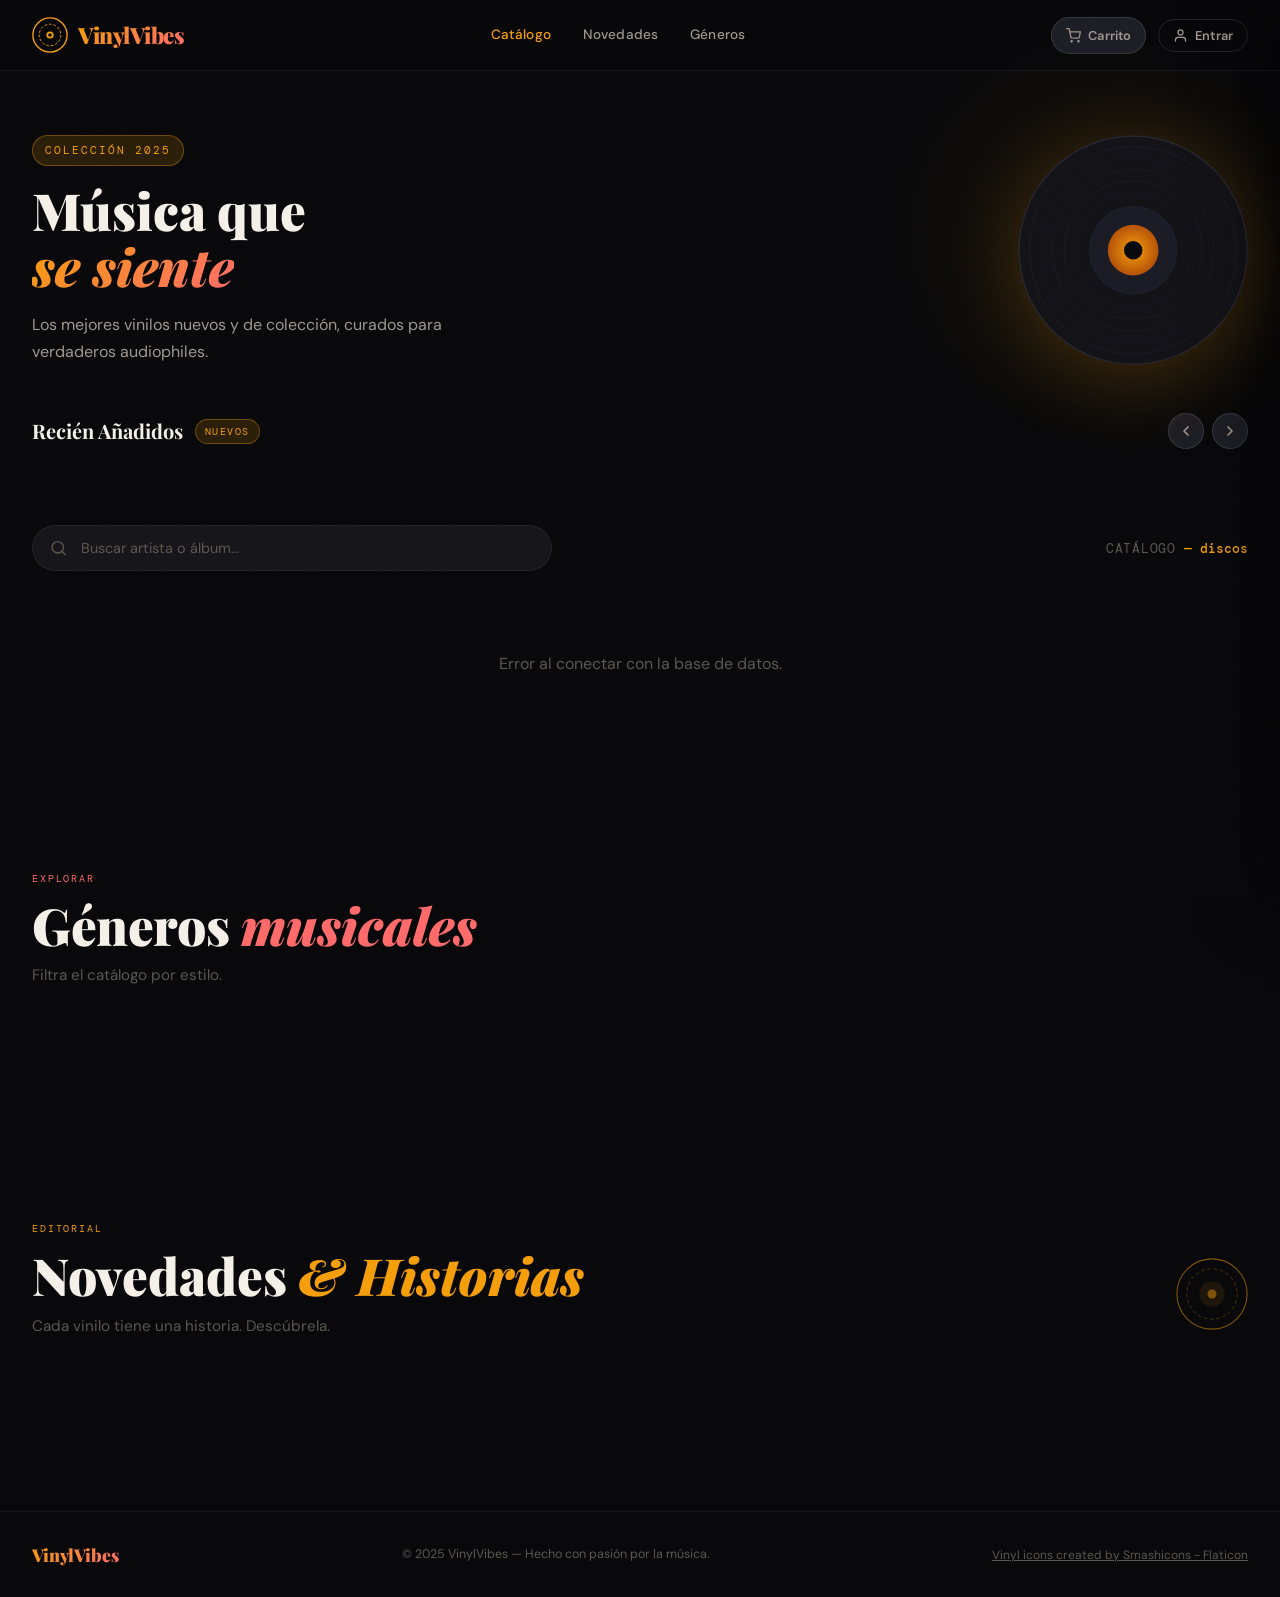
==== index.html @ 8d7548ec "Update index.html" ====
<!DOCTYPE html>
<html lang="es">
<head>
  <meta charset="UTF-8">
  <meta name="viewport" content="width=device-width, initial-scale=1.0">
  <title>VinylVibes — Premium Vinyl Store</title>
<link rel="icon" type="image/png" href="record.png">
  <link rel="preconnect" href="https://fonts.googleapis.com">
  <link rel="preconnect" href="https://fonts.gstatic.com" crossorigin>
  <link href="https://fonts.googleapis.com/css2?family=Playfair+Display:ital,wght@0,400;0,700;0,900;1,400;1,700&family=DM+Sans:wght@300;400;500;600&family=DM+Mono:wght@400;500&display=swap" rel="stylesheet">
  <link rel="stylesheet" href="style.css">
</head>
<body>

  <!-- ═══ HEADER ═══════════════════════════════════════ -->
  <header class="site-header" id="site-header">
    <div class="header-content">

      <a href="index.html" class="logo-link" aria-label="VinylVibes — Inicio">
        <div class="logo">
          <div class="logo-icon">
            <svg viewBox="0 0 40 40" fill="none" xmlns="http://www.w3.org/2000/svg" aria-hidden="true">
              <circle cx="20" cy="20" r="19" stroke="url(#g1)" stroke-width="1.5"/>
              <circle cx="20" cy="20" r="12" stroke="url(#g1)" stroke-width="1" stroke-dasharray="3 2"/>
              <circle cx="20" cy="20" r="4" fill="url(#g1)"/>
              <circle cx="20" cy="20" r="2" fill="#09090b"/>
              <defs>
                <linearGradient id="g1" x1="0" y1="0" x2="40" y2="40">
                  <stop offset="0%" stop-color="#f59e0b"/>
                  <stop offset="100%" stop-color="#ff6b6b"/>
                </linearGradient>
              </defs>
            </svg>
          </div>
          <h1>VinylVibes</h1>
        </div>
      </a>

      <nav class="header-nav" aria-label="Navegación principal">
        <a href="#" class="nav-link nav-link--active">Catálogo</a>
        <a href="#section-novedades" class="nav-link" onclick="scrollToNovedades(event)">Novedades</a>
        <a href="#section-generos" class="nav-link" onclick="scrollToGeneros(event)">Géneros</a>
      </nav>

      <div id="auth-section" class="auth-section">
        <button class="cart-btn btn-sm" onclick="toggleCarrito()" aria-label="Abrir carrito">
          <svg width="15" height="15" viewBox="0 0 24 24" fill="none" stroke="currentColor" stroke-width="2" stroke-linecap="round" stroke-linejoin="round" aria-hidden="true"><circle cx="9" cy="21" r="1"/><circle cx="20" cy="21" r="1"/><path d="M1 1h4l2.68 13.39a2 2 0 0 0 2 1.61h9.72a2 2 0 0 0 2-1.61L23 6H6"/></svg>
          Carrito
          <span class="cart-badge" id="carrito-count">0</span>
        </button>
        <button class="btn-ghost btn-sm" onclick="window.location.href='login.html'">
          <svg width="15" height="15" viewBox="0 0 24 24" fill="none" stroke="currentColor" stroke-width="2" stroke-linecap="round" stroke-linejoin="round" aria-hidden="true"><path d="M20 21v-2a4 4 0 0 0-4-4H8a4 4 0 0 0-4 4v2"/><circle cx="12" cy="7" r="4"/></svg>
          Entrar
        </button>
      </div>

    </div>
  </header>

  <!-- ═══ HERO ══════════════════════════════════════════ -->
  <section class="hero-strip" aria-label="Presentación">
    <div class="hero-strip__inner">
      <span class="hero-eyebrow">Colección 2025</span>
      <h2 class="hero-title">Música que<br><em>se siente</em></h2>
      <p class="hero-sub">Los mejores vinilos nuevos y de colección, curados para verdaderos audiophiles.</p>
    </div>
    <div class="hero-visual" aria-hidden="true">
      <div class="vinyl-spin">
        <svg viewBox="0 0 200 200" xmlns="http://www.w3.org/2000/svg">
          <defs>
            <radialGradient id="heroGrad" cx="50%" cy="50%" r="50%">
              <stop offset="0%" stop-color="#f59e0b"/>
              <stop offset="100%" stop-color="#b45309"/>
            </radialGradient>
          </defs>
          <circle cx="100" cy="100" r="99" fill="#141418" stroke="#2a2a35" stroke-width="1"/>
          <circle cx="100" cy="100" r="90" fill="none" stroke="#1e1e28" stroke-width="0.6"/>
          <circle cx="100" cy="100" r="80" fill="none" stroke="#1a1a23" stroke-width="0.6"/>
          <circle cx="100" cy="100" r="70" fill="none" stroke="#1c1c25" stroke-width="0.6"/>
          <circle cx="100" cy="100" r="60" fill="none" stroke="#1e1e27" stroke-width="0.6"/>
          <circle cx="100" cy="100" r="50" fill="none" stroke="#1a1a24" stroke-width="0.6"/>
          <circle cx="100" cy="100" r="38" fill="#1c1c27" stroke="#28283a" stroke-width="0.5"/>
          <circle cx="100" cy="100" r="22" fill="url(#heroGrad)"/>
          <circle cx="100" cy="100" r="8" fill="#09090b"/>
        </svg>
      </div>
    </div>
  </section>

  <!-- ═══ CARRUSEL NOVEDADES ═══════════════════════════ -->
  <section class="carrusel-section" aria-label="Discos añadidos recientemente">
    <div class="carrusel-header">
      <div class="carrusel-title">
        <h2>Recién Añadidos</h2>
        <span class="carrusel-eyebrow">Nuevos</span>
      </div>
      <div class="carrusel-nav">
        <button class="carrusel-btn" id="carrusel-prev" aria-label="Anterior" onclick="moverCarrusel(-1)">
          <svg width="16" height="16" viewBox="0 0 24 24" fill="none" stroke="currentColor" stroke-width="2.5" stroke-linecap="round" stroke-linejoin="round"><polyline points="15 18 9 12 15 6"/></svg>
        </button>
        <button class="carrusel-btn" id="carrusel-next" aria-label="Siguiente" onclick="moverCarrusel(1)">
          <svg width="16" height="16" viewBox="0 0 24 24" fill="none" stroke="currentColor" stroke-width="2.5" stroke-linecap="round" stroke-linejoin="round"><polyline points="9 18 15 12 9 6"/></svg>
        </button>
      </div>
    </div>
    <div class="carrusel-viewport">
      <div class="carrusel-track" id="carrusel-track"></div>
    </div>
  </section>

  <!-- ═══ TOOLBAR ═══════════════════════════════════════ -->
  <div class="toolbar" role="search">
    <div class="search-container">
      <svg class="search-icon" width="17" height="17" viewBox="0 0 24 24" fill="none" stroke="currentColor" stroke-width="2" stroke-linecap="round" stroke-linejoin="round" aria-hidden="true"><circle cx="11" cy="11" r="8"/><path d="m21 21-4.35-4.35"/></svg>
      <input type="search" id="input-busqueda" placeholder="Buscar artista o álbum…" autocomplete="off" aria-label="Buscar en el catálogo">
    </div>
    <div class="toolbar-meta" aria-live="polite">
      <span class="catalog-label">Catálogo</span>
      <span class="catalog-count" id="catalog-count">— discos</span>
    </div>
  </div>

  <!-- ═══ CATALOG GRID ═══════════════════════════════════ -->
  <main class="main-container">
    <section id="contenedor-discos" class="grid-discos" aria-label="Catálogo de vinilos" aria-live="polite">
      <div class="disco-card disco-card--skeleton" aria-hidden="true"></div>
      <div class="disco-card disco-card--skeleton" aria-hidden="true"></div>
      <div class="disco-card disco-card--skeleton" aria-hidden="true"></div>
      <div class="disco-card disco-card--skeleton" aria-hidden="true"></div>
      <div class="disco-card disco-card--skeleton" aria-hidden="true"></div>
      <div class="disco-card disco-card--skeleton" aria-hidden="true"></div>
    </section>
  </main>

  <!-- ═══ SECCIÓN GÉNEROS ════════════════════════════════ -->
  <section id="section-generos" aria-label="Géneros musicales">
    <div class="generos-header">
      <div>
        <span class="generos-eyebrow">Explorar</span>
        <h2 class="generos-titulo">Géneros <em>musicales</em></h2>
        <p class="generos-sub">Filtra el catálogo por estilo.</p>
      </div>
    </div>
    <div class="generos-filtros" id="generos-filtros"></div>
    <div id="generos-grid" class="generos-grid"></div>
  </section>

  <!-- ═══ SECCIÓN NOVEDADES & STORYTELLING ════════════════ -->
  <section id="section-novedades" aria-label="Novedades y curiosidades">
    <div class="novedades-header">
      <div class="novedades-header__text">
        <span class="novedades-eyebrow">Editorial</span>
        <h2 class="novedades-titulo">Novedades <em>&amp; Historias</em></h2>
        <p class="novedades-sub">Cada vinilo tiene una historia. Descúbrela.</p>
      </div>
      <div class="novedades-header__deco" aria-hidden="true">
        <svg viewBox="0 0 80 80" xmlns="http://www.w3.org/2000/svg">
          <circle cx="40" cy="40" r="39" fill="none" stroke="url(#novGrad)" stroke-width="1.2"/>
          <circle cx="40" cy="40" r="28" fill="none" stroke="url(#novGrad)" stroke-width="0.6" stroke-dasharray="4 3"/>
          <circle cx="40" cy="40" r="14" fill="url(#novGrad)" opacity="0.18"/>
          <circle cx="40" cy="40" r="5"  fill="url(#novGrad)"/>
          <defs>
            <linearGradient id="novGrad" x1="0" y1="0" x2="80" y2="80">
              <stop offset="0%" stop-color="#f59e0b"/>
              <stop offset="100%" stop-color="#ff6b6b"/>
            </linearGradient>
          </defs>
        </svg>
      </div>
    </div>

    <!-- Grid de discos — renderizado por JS con abrirModalStorytelling -->
    <div id="novedades-grid" class="novedades-grid" aria-live="polite">
      <!-- Cards insertadas por renderizarNovedades() -->
    </div>
  </section>

  <!-- ═══ FOOTER ════════════════════════════════════════ -->
  <footer class="site-footer">
    <div class="footer-inner">
      <span class="footer-logo">VinylVibes</span>
      <p class="footer-copy">© 2025 VinylVibes — Hecho con pasión por la música.</p>
<p class="footer-copy" style="font-size:0.75rem; margin-top:4px;">
  <a href="https://www.flaticon.com/free-icons/vinyl" title="vinyl icons" style="color:var(--text-muted);">
    Vinyl icons created by Smashicons - Flaticon
  </a>
</p>
    </div>
  </footer>

  <!-- ═══ MODAL EDICIÓN (Admin) ════════════════════════ -->
  <div id="modal-edicion" class="modal" role="dialog" aria-modal="true" aria-labelledby="modal-title" style="display: none;">
    <div class="modal-backdrop" onclick="cerrarModal()" aria-hidden="true"></div>
    <div class="modal-content">
      <div class="modal-header">
        <div class="modal-header-icon" aria-hidden="true">
          <svg width="18" height="18" viewBox="0 0 24 24" fill="none" stroke="currentColor" stroke-width="2" stroke-linecap="round" stroke-linejoin="round"><path d="M11 4H4a2 2 0 0 0-2 2v14a2 2 0 0 0 2 2h14a2 2 0 0 0 2-2v-7"/><path d="M18.5 2.5a2.121 2.121 0 0 1 3 3L12 15l-4 1 1-4 9.5-9.5z"/></svg>
        </div>
        <div>
          <h3 id="modal-title">Editar Disco</h3>
          <p class="modal-subtitle">Actualiza los datos del álbum.</p>
        </div>
        <button class="modal-close" onclick="cerrarModal()" aria-label="Cerrar">
          <svg width="18" height="18" viewBox="0 0 24 24" fill="none" stroke="currentColor" stroke-width="2" stroke-linecap="round" stroke-linejoin="round"><line x1="18" y1="6" x2="6" y2="18"/><line x1="6" y1="6" x2="18" y2="18"/></svg>
        </button>
      </div>
      <form id="form-editar" class="modal-form" novalidate>
        <input type="hidden" id="edit-id">
        <div class="form-grid form-grid--two">
          <div class="input-group">
            <label for="edit-titulo">Título del Álbum</label>
            <input type="text" id="edit-titulo" placeholder="Ej: Dark Side of the Moon" required>
          </div>
          <div class="input-group">
            <label for="edit-artista">Artista / Banda</label>
            <input type="text" id="edit-artista" placeholder="Ej: Pink Floyd" required>
          </div>
        </div>
        <div class="form-grid form-grid--two">
          <div class="input-group">
            <label for="edit-precio">Precio <span class="label-tag">USD</span></label>
            <input type="number" id="edit-precio" step="0.01" min="0" placeholder="0.00" required>
          </div>
          <div class="input-group">
            <label for="edit-stock">Stock <span class="label-tag">unidades</span></label>
            <input type="number" id="edit-stock" min="0" placeholder="0" required>
          </div>
        </div>
        <div class="input-group">
          <label for="edit-imagen">URL de la Portada</label>
          <input type="url" id="edit-imagen" placeholder="https://…">
        </div>
        <div class="form-grid form-grid--two">
          <div class="input-group">
            <label for="edit-anio">Año <span class="label-tag">opcional</span></label>
            <input type="number" id="edit-anio" min="1900" max="2099" placeholder="Ej: 1979">
          </div>
          <div class="input-group">
            <label for="edit-genero">Género <span class="label-tag">opcional</span></label>
            <input type="text" id="edit-genero" placeholder="Ej: Rock, Jazz, Pop…">
          </div>
        </div>
        <div class="input-group">
          <label for="edit-historia">Historia del álbum <span class="label-tag">opcional</span></label>
          <textarea id="edit-historia" rows="5" placeholder="Escribe curiosidades, contexto histórico o la historia detrás de este álbum…" style="resize:vertical; min-height:100px;"></textarea>
        </div>
        <div class="modal-botones">
          <button type="button" class="btn-cancel" onclick="cerrarModal()">Cancelar</button>
          <button type="submit" class="btn-save">
            <svg width="15" height="15" viewBox="0 0 24 24" fill="none" stroke="currentColor" stroke-width="2.5" stroke-linecap="round" stroke-linejoin="round"><polyline points="20 6 9 17 4 12"/></svg>
            Guardar Cambios
          </button>
        </div>
      </form>
    </div>
  </div>

  <!-- ═══ MODAL DETALLE ════════════════════════════════ -->
  <div id="modal-detalle" role="dialog" aria-modal="true" aria-labelledby="detalle-titulo">
    <div class="modal-detalle__content">

      <!-- COLUMNA IZQUIERDA: portada grande + video -->
      <div class="modal-detalle__cover">
        <img id="detalle-imagen" src="" alt="">
        <div class="modal-detalle__cover-overlay"></div>
        <button class="modal-detalle__close" onclick="cerrarModalDetalle()" aria-label="Cerrar">
          <svg width="16" height="16" viewBox="0 0 24 24" fill="none" stroke="currentColor" stroke-width="2.5" stroke-linecap="round" stroke-linejoin="round"><line x1="18" y1="6" x2="6" y2="18"/><line x1="6" y1="6" x2="18" y2="18"/></svg>
        </button>

        <!-- Contenedor del video de YouTube — siempre visible -->
        <div class="modal-detalle__video" id="detalle-video-container">

          <div class="modal-detalle__video-label">
            <svg width="11" height="11" viewBox="0 0 24 24" fill="currentColor" aria-hidden="true"><path d="M8 5v14l11-7z"/></svg>
            <span id="detalle-video-label-txt">Escucha el álbum</span>
          </div>

          <!-- Estado: sin video — input para pegar URL -->
          <div class="video-placeholder" id="detalle-video-placeholder">
            <div class="video-placeholder__icon" aria-hidden="true">
              <svg width="28" height="28" viewBox="0 0 24 24" fill="none" stroke="currentColor" stroke-width="1.4" stroke-linecap="round" stroke-linejoin="round"><rect x="2" y="7" width="20" height="15" rx="2"/><path d="M16 3 8 3"/><polygon points="10 12 16 14.5 10 17" fill="currentColor" stroke="none"/></svg>
            </div>
            <p class="video-placeholder__hint">Añade un video de YouTube a este álbum</p>
            <div class="video-url-input-wrap">
              <input
                type="url"
                id="detalle-video-url"
                placeholder="https://youtube.com/watch?v=…"
                autocomplete="off"
                spellcheck="false"
                aria-label="URL de YouTube"
              >
              <button class="video-url-btn" onclick="cargarVideoUrl()" aria-label="Añadir video">
                <svg width="13" height="13" viewBox="0 0 24 24" fill="none" stroke="currentColor" stroke-width="2.5" stroke-linecap="round" stroke-linejoin="round"><line x1="12" y1="5" x2="12" y2="19"/><line x1="5" y1="12" x2="19" y2="12"/></svg>
                Añadir video
              </button>
            </div>
          </div>

          <!-- Estado: con video — iframe de YouTube -->
          <div class="modal-detalle__video-wrapper" id="detalle-video-wrapper" style="display:none;">
            <iframe
              id="detalle-video-iframe"
              src=""
              title="YouTube video player"
              frameborder="0"
              allow="accelerometer; autoplay; clipboard-write; encrypted-media; gyroscope; picture-in-picture"
              allowfullscreen
            ></iframe>
          </div>

          <!-- Botón para quitar el video cargado -->
          <button class="video-clear-btn" id="detalle-video-clear" style="display:none;" onclick="limpiarVideoModal()">
            <svg width="11" height="11" viewBox="0 0 24 24" fill="none" stroke="currentColor" stroke-width="2.5" stroke-linecap="round" stroke-linejoin="round"><line x1="18" y1="6" x2="6" y2="18"/><line x1="6" y1="6" x2="18" y2="18"/></svg>
            Quitar video
          </button>

        </div>
      </div>

      <!-- COLUMNA DERECHA: info + storytelling + acciones -->
      <div class="modal-detalle__body">
        <span class="modal-detalle__tag">Álbum de Vinilo · 12"</span>
        <h2 class="modal-detalle__titulo" id="detalle-titulo">—</h2>
        <p class="modal-detalle__artista" id="detalle-artista">—</p>
        <!-- Género del disco -->
        <div style="text-align:center; margin-bottom:18px;">
          <span class="modal-detalle__genero" id="detalle-genero" style="display:none; margin-bottom:0;"></span>
        </div>

        <!-- Historia / descripción del disco -->
        <div class="modal-detalle__story" id="detalle-story-container" style="display:none;">
          <blockquote id="detalle-story-texto"></blockquote>
          <!-- Textarea de edición (solo visible para admin) -->
          <div class="detalle-historia-edit" id="detalle-historia-edit" style="display:none;">
            <textarea id="detalle-historia-textarea" rows="6" placeholder="Escribe la historia o curiosidades de este álbum…"></textarea>
            <button class="detalle-historia-save" onclick="guardarHistoriaDesdeModal()">
              <svg width="13" height="13" viewBox="0 0 24 24" fill="none" stroke="currentColor" stroke-width="2.5" stroke-linecap="round" stroke-linejoin="round"><polyline points="20 6 9 17 4 12"/></svg>
              Guardar historia
            </button>
          </div>
        </div>

        <div class="modal-detalle__meta" id="detalle-meta-bloque">
          <div class="meta-item">
            <span class="meta-item__label">Precio</span>
            <span class="meta-item__value meta-item__value--price" id="detalle-precio">—</span>
          </div>
          <div class="meta-item">
            <span class="meta-item__label">Stock</span>
            <span class="meta-item__value" id="detalle-stock">—</span>
          </div>
          <div class="meta-item">
            <span class="meta-item__label">Formato</span>
            <span class="meta-item__value">Vinilo 12"</span>
          </div>
          <div class="meta-item">
            <span class="meta-item__label">Disponibilidad</span>
            <span class="meta-item__value" id="detalle-estado">—</span>
          </div>
        </div>

        <!-- También te recomendamos (3 discos, generado por JS) -->
        <div class="modal-detalle__recomendados" id="detalle-recomendados">
          <span class="recomendados__label">También te recomendamos</span>
          <div class="recomendados__lista" id="recomendados-lista">
            <!-- Cards insertadas por renderizarRecomendados() -->
          </div>
        </div>

        <div class="modal-detalle__acciones" id="detalle-acciones-bloque">
          <button class="btn-carrito" id="detalle-btn-carrito" onclick="agregarAlCarritoDesdeModal()">
            <svg width="15" height="15" viewBox="0 0 24 24" fill="none" stroke="currentColor" stroke-width="2" stroke-linecap="round" stroke-linejoin="round"><circle cx="9" cy="21" r="1"/><circle cx="20" cy="21" r="1"/><path d="M1 1h4l2.68 13.39a2 2 0 0 0 2 1.61h9.72a2 2 0 0 0 2-1.61L23 6H6"/></svg>
            Al Carrito
          </button>
          <button id="detalle-btn-comprar" onclick="comprarDesdeModal()">
            <svg width="15" height="15" viewBox="0 0 24 24" fill="none" stroke="currentColor" stroke-width="2" stroke-linecap="round" stroke-linejoin="round"><polyline points="20 6 9 17 4 12"/></svg>
            Comprar Ahora
          </button>
        </div>
      </div>

    </div>
  </div>

  <!-- ═══ CART OVERLAY + PANEL ══════════════════════════ -->
  <div class="cart-overlay" id="cart-overlay" onclick="toggleCarrito()"></div>

  <aside class="cart-panel" id="cart-panel" aria-label="Carrito de compras">
    <div class="cart-panel__header">
      <h3>
        <svg width="16" height="16" viewBox="0 0 24 24" fill="none" stroke="currentColor" stroke-width="2" stroke-linecap="round" stroke-linejoin="round" aria-hidden="true"><circle cx="9" cy="21" r="1"/><circle cx="20" cy="21" r="1"/><path d="M1 1h4l2.68 13.39a2 2 0 0 0 2 1.61h9.72a2 2 0 0 0 2-1.61L23 6H6"/></svg>
        Mi Carrito
      </h3>
      <button class="cart-close" onclick="toggleCarrito()" aria-label="Cerrar carrito">
        <svg width="18" height="18" viewBox="0 0 24 24" fill="none" stroke="currentColor" stroke-width="2" stroke-linecap="round" stroke-linejoin="round"><line x1="18" y1="6" x2="6" y2="18"/><line x1="6" y1="6" x2="18" y2="18"/></svg>
      </button>
    </div>

    <div class="cart-panel__items" id="carrito-items">
      <div class="cart-empty-msg">
        <svg width="40" height="40" viewBox="0 0 24 24" fill="none" stroke="currentColor" stroke-width="1.5" stroke-linecap="round" stroke-linejoin="round" style="display:block; margin:0 auto 10px; opacity:0.3;"><circle cx="9" cy="21" r="1"/><circle cx="20" cy="21" r="1"/><path d="M1 1h4l2.68 13.39a2 2 0 0 0 2 1.61h9.72a2 2 0 0 0 2-1.61L23 6H6"/></svg>
        <p>Tu carrito está vacío.</p>
        <p style="margin-top:4px; font-size:0.78rem; color: var(--text-muted);">Agrega vinilos para empezar.</p>
      </div>
    </div>

    <div class="cart-panel__footer">
      <div class="cart-total-row">
        <span class="cart-total-label">Total</span>
        <span class="cart-total-amount" id="carrito-total">$0.00</span>
      </div>
      <button class="cart-checkout-btn" onclick="abrirCheckoutDesdeCarrito()">
        Proceder al Pago →
      </button>
      <button class="cart-clear-btn" onclick="vaciarCarrito()">Vaciar carrito</button>
    </div>
  </aside>

  <!-- ═══ MODAL ENVÍO ═══════════════════════════════════ -->
  <div id="modal-envio" role="dialog" aria-modal="true" aria-labelledby="envio-titulo">
    <div class="modal-envio__backdrop" onclick="cerrarModalEnvio()"></div>
    <div class="modal-envio__content">
      <div class="modal-envio__header">
        <div class="modal-envio__header-icon" aria-hidden="true">
          <svg width="18" height="18" viewBox="0 0 24 24" fill="none" stroke="currentColor" stroke-width="2" stroke-linecap="round" stroke-linejoin="round"><path d="M5 12H3l9-9 9 9h-2"/><path d="M5 12v7a2 2 0 0 0 2 2h10a2 2 0 0 0 2-2v-7"/><path d="M9 21v-6a2 2 0 0 1 2-2h2a2 2 0 0 1 2 2v6"/></svg>
        </div>
        <div>
          <h3 id="envio-titulo">Datos de Envío</h3>
          <p class="modal-envio__subtitle" id="envio-subtitulo">—</p>
        </div>
        <button class="modal-envio__close" onclick="cerrarModalEnvio()" aria-label="Cerrar">
          <svg width="18" height="18" viewBox="0 0 24 24" fill="none" stroke="currentColor" stroke-width="2" stroke-linecap="round" stroke-linejoin="round"><line x1="18" y1="6" x2="6" y2="18"/><line x1="6" y1="6" x2="18" y2="18"/></svg>
        </button>
      </div>

      <form id="form-envio" class="modal-envio__form" novalidate autocomplete="off">
        <div class="modal-envio__fields">
          <div class="input-group">
            <label for="envio-nombre">Nombre del receptor <span class="label-tag">requerido</span></label>
            <input type="text" id="envio-nombre" placeholder="Nombre completo de quien recibe" maxlength="120" autocomplete="name">
          </div>
          <div class="modal-envio__row modal-envio__row--3">
            <div class="input-group" style="grid-column: 1 / span 2;">
              <label for="envio-calle">Calle <span class="label-tag">requerido</span></label>
              <input type="text" id="envio-calle" placeholder="Nombre de la calle" maxlength="200" autocomplete="street-address">
            </div>
            <div class="input-group">
              <label for="envio-num-ext">Núm. Ext. <span class="label-tag">requerido</span></label>
              <input type="text" id="envio-num-ext" placeholder="Ej: 42" maxlength="20">
            </div>
            <div class="input-group">
              <label for="envio-num-int">Núm. Int. <span class="label-tag">opcional</span></label>
              <input type="text" id="envio-num-int" placeholder="Ej: 3B" maxlength="20">
            </div>
          </div>
          <div class="modal-envio__row">
            <div class="input-group">
              <label for="envio-colonia">Colonia <span class="label-tag">requerido</span></label>
              <input type="text" id="envio-colonia" placeholder="Nombre de la colonia" maxlength="100">
            </div>
            <div class="input-group">
              <label for="envio-cp">Código Postal <span class="label-tag">requerido</span></label>
              <input type="text" id="envio-cp" placeholder="Ej: 06600" maxlength="10" inputmode="numeric">
            </div>
          </div>
          <div class="modal-envio__row">
            <div class="input-group">
              <label for="envio-ciudad">Ciudad <span class="label-tag">requerido</span></label>
              <input type="text" id="envio-ciudad" placeholder="Ej: Ciudad de México" maxlength="100" autocomplete="address-level2">
            </div>
            <div class="input-group">
              <label for="envio-estado">Estado <span class="label-tag">requerido</span></label>
              <input type="text" id="envio-estado" placeholder="Ej: CDMX" maxlength="100" autocomplete="address-level1">
            </div>
          </div>
          <div class="input-group">
            <label for="envio-referencias">Referencias <span class="label-tag">opcional</span></label>
            <textarea id="envio-referencias" rows="2" placeholder="Ej: Entre calles Morelos y Juárez, portón verde…" maxlength="500" style="resize:vertical; min-height:64px;"></textarea>
          </div>
        </div>

        <div class="modal-envio__footer">
          <button type="button" class="btn-cancel" onclick="cerrarModalEnvio()">Cancelar</button>
          <button type="submit" class="btn-save modal-envio__submit" id="envio-submit-btn">
            <svg width="15" height="15" viewBox="0 0 24 24" fill="none" stroke="currentColor" stroke-width="2.5" stroke-linecap="round" stroke-linejoin="round"><polyline points="9 18 15 12 9 6"/></svg>
            Continuar al Pago
          </button>
        </div>
      </form>
    </div>
  </div>

  <!-- ═══ MODAL PAGO ════════════════════════════════════ -->
  <div id="modal-pago" role="dialog" aria-modal="true" aria-labelledby="pago-titulo">
    <div class="modal-pago__backdrop" onclick="cerrarModalPago()"></div>
    <div class="modal-pago__content">
      <div class="modal-pago__header">
        <div class="modal-pago__header-icon" aria-hidden="true">
          <svg width="18" height="18" viewBox="0 0 24 24" fill="none" stroke="currentColor" stroke-width="2" stroke-linecap="round" stroke-linejoin="round"><rect x="1" y="4" width="22" height="16" rx="2" ry="2"/><line x1="1" y1="10" x2="23" y2="10"/></svg>
        </div>
        <div>
          <h3 id="pago-titulo">Datos de Pago</h3>
          <p class="modal-pago__subtitle" id="pago-subtitulo">—</p>
        </div>
        <button class="modal-pago__close" onclick="cerrarModalPago()" aria-label="Cerrar">
          <svg width="18" height="18" viewBox="0 0 24 24" fill="none" stroke="currentColor" stroke-width="2" stroke-linecap="round" stroke-linejoin="round"><line x1="18" y1="6" x2="6" y2="18"/><line x1="6" y1="6" x2="18" y2="18"/></svg>
        </button>
      </div>

      <form id="form-pago" class="modal-pago__form" novalidate autocomplete="off">
        <div class="modal-pago__card-preview" id="pago-card-preview" aria-hidden="true">
          <div class="card-preview__chip"></div>
          <div class="card-preview__number" id="preview-numero">•••• •••• •••• ••••</div>
          <div class="card-preview__row">
            <div>
              <div class="card-preview__label">Titular</div>
              <div class="card-preview__value" id="preview-nombre">TU NOMBRE</div>
            </div>
            <div>
              <div class="card-preview__label">Vence</div>
              <div class="card-preview__value" id="preview-expiry">MM/YY</div>
            </div>
          </div>
        </div>

        <div class="modal-pago__fields">
          <div class="input-group">
            <label for="pago-nombre">Nombre del Titular</label>
            <input type="text" id="pago-nombre" placeholder="Como aparece en la tarjeta" maxlength="26" autocomplete="cc-name">
          </div>
          <div class="input-group">
            <label for="pago-numero">Número de Tarjeta</label>
            <div class="card-input-wrap">
              <input type="text" id="pago-numero" placeholder="1234 5678 9012 3456" maxlength="19" autocomplete="cc-number" inputmode="numeric">
              <span class="card-input-wrap__icon" id="card-brand-icon" aria-hidden="true">
                <svg width="28" height="18" viewBox="0 0 48 32" fill="none" xmlns="http://www.w3.org/2000/svg">
                  <rect width="48" height="32" rx="4" fill="#1a1a24"/>
                  <circle cx="18" cy="16" r="10" fill="#eb5757" opacity="0.9"/>
                  <circle cx="30" cy="16" r="10" fill="#f59e0b" opacity="0.85"/>
                </svg>
              </span>
            </div>
          </div>
          <div class="modal-pago__row">
            <div class="input-group">
              <label for="pago-expiry">Fecha de Vencimiento</label>
              <input type="text" id="pago-expiry" placeholder="MM/YY" maxlength="5" autocomplete="cc-exp" inputmode="numeric">
            </div>
            <div class="input-group">
              <label for="pago-cvv">CVV <span class="label-tag">Código</span></label>
              <input type="text" id="pago-cvv" placeholder="•••" maxlength="4" autocomplete="cc-csc" inputmode="numeric">
            </div>
          </div>
        </div>

        <div class="modal-pago__footer">
          <button type="button" class="btn-cancel" onclick="cerrarModalPago()">Cancelar</button>
          <button type="submit" class="btn-save modal-pago__submit" id="pago-submit-btn">
            <svg width="15" height="15" viewBox="0 0 24 24" fill="none" stroke="currentColor" stroke-width="2.5" stroke-linecap="round" stroke-linejoin="round"><rect x="1" y="4" width="22" height="16" rx="2"/><line x1="1" y1="10" x2="23" y2="10"/></svg>
            <span id="pago-submit-txt">Pagar —</span>
          </button>
        </div>
      </form>
    </div>
  </div>

  <!-- ═══ CUSTOM CONFIRM DIALOG ════════════════════════ -->
  <div id="modal-confirm" role="alertdialog" aria-modal="true" aria-labelledby="confirm-msg">
    <div class="modal-confirm__content">
      <p id="confirm-msg" class="modal-confirm__msg"></p>
      <div class="modal-confirm__btns">
        <button class="btn-cancel" id="confirm-no">Cancelar</button>
        <button class="btn-danger" id="confirm-yes">Confirmar</button>
      </div>
    </div>
  </div>

  <!-- ═══ TOAST CONTAINER ══════════════════════════════ -->
  <div id="toast-container" aria-live="polite" aria-atomic="true"></div>

  <script src="script.js"></script>
</body>
</html>
---- style.css ----
/* ══════════════════════════════════════════════
   VINYLVIBES — Premium CSS Design System
   Aesthetic: Luxury Vinyl Collector · Dark Mode
   ══════════════════════════════════════════════ */

@import url('https://fonts.googleapis.com/css2?family=Playfair+Display:ital,wght@0,400;0,700;0,900;1,400;1,700&family=DM+Sans:wght@300;400;500;600&family=DM+Mono:wght@400;500&display=swap');

/* ── 1. TOKENS ───────────────────────────────── */
:root {
  /* Backgrounds */
  --bg-void:     #09090b;
  --bg-base:     #0f0f12;
  --bg-surface:  #16161b;
  --bg-raised:   #1e1e26;
  --bg-hover:    #25252f;

  /* Text */
  --text-primary:   #f4f0e8;
  --text-secondary: #a09890;
  --text-muted:     #5c5750;

  /* Accent palette — warm amber + coral */
  --amber:        #f59e0b;
  --amber-dim:    #78490a;
  --amber-glow:   rgba(245,158,11,0.15);
  --coral:        #ff6b6b;
  --coral-dim:    #7b2c2c;
  --coral-glow:   rgba(255,107,107,0.12);

  /* Gradient */
  --grad-accent:  linear-gradient(135deg, #f59e0b 0%, #ff6b6b 100%);
  --grad-subtle:  linear-gradient(135deg, rgba(245,158,11,0.08), rgba(255,107,107,0.06));

  /* Borders */
  --border-subtle: rgba(244,240,232,0.06);
  --border-dim:    rgba(244,240,232,0.12);
  --border-accent: rgba(245,158,11,0.35);

  /* Radii */
  --r-sm:  8px;
  --r-md:  14px;
  --r-lg:  20px;
  --r-xl:  28px;

  /* Shadows */
  --shadow-card:  0 4px 24px rgba(0,0,0,0.6), 0 1px 4px rgba(0,0,0,0.4);
  --shadow-glow:  0 0 40px rgba(245,158,11,0.2), 0 8px 32px rgba(0,0,0,0.7);
  --shadow-modal: 0 24px 80px rgba(0,0,0,0.8), 0 0 0 1px var(--border-subtle);

  /* Transitions */
  --ease: cubic-bezier(0.22, 1, 0.36, 1);
  --t-fast: 0.18s;
  --t-med:  0.32s;
}

/* ── 2. RESET & BASE ─────────────────────────── */
*, *::before, *::after { box-sizing: border-box; margin: 0; padding: 0; }

html { scroll-behavior: smooth; }

body {
  font-family: 'DM Sans', sans-serif;
  background-color: var(--bg-void);
  color: var(--text-primary);
  line-height: 1.65;
  -webkit-font-smoothing: antialiased;
  min-height: 100vh;
  /* Grain texture overlay */
  position: relative;
}

body::before {
  content: '';
  position: fixed;
  inset: 0;
  background-image: url("data:image/svg+xml,%3Csvg xmlns='http://www.w3.org/2000/svg' width='300' height='300'%3E%3Cfilter id='n'%3E%3CfeTurbulence type='fractalNoise' baseFrequency='0.75' numOctaves='4' stitchTiles='stitch'/%3E%3C/filter%3E%3Crect width='300' height='300' filter='url(%23n)' opacity='0.03'/%3E%3C/svg%3E");
  pointer-events: none;
  z-index: 0;
  opacity: 0.4;
}

/* ── 3. TYPOGRAPHY ───────────────────────────── */
h1, h2, h3, h4 {
  font-family: 'Playfair Display', Georgia, serif;
  line-height: 1.2;
  color: var(--text-primary);
}

/* ── 4. HEADER ───────────────────────────────── */
.site-header {
  position: sticky;
  top: 0;
  z-index: 100;
  background: rgba(9,9,11,0.8);
  backdrop-filter: blur(20px) saturate(1.4);
  -webkit-backdrop-filter: blur(20px) saturate(1.4);
  border-bottom: 1px solid var(--border-subtle);
}

.header-content {
  display: grid;
  grid-template-columns: auto 1fr auto;
  align-items: center;
  gap: 24px;
  max-width: 1320px;
  margin: 0 auto;
  padding: 0 32px;
  height: 70px;
}

/* Logo */
.logo-link { text-decoration: none; }

.logo {
  display: flex;
  align-items: center;
  gap: 10px;
}

.logo-icon {
  width: 36px;
  height: 36px;
  flex-shrink: 0;
}

.logo h1 {
  font-family: 'Playfair Display', serif;
  font-size: 1.4rem;
  font-weight: 900;
  background: var(--grad-accent);
  -webkit-background-clip: text;
  -webkit-text-fill-color: transparent;
  background-clip: text;
  letter-spacing: -0.02em;
}

/* Nav */
.header-nav {
  display: flex;
  justify-content: center;
  align-items: center;
  gap: 4px;
}

.nav-link {
  font-size: 0.85rem;
  font-weight: 500;
  color: var(--text-secondary);
  text-decoration: none;
  padding: 7px 14px;
  border-radius: 50px;
  transition: color var(--t-fast) var(--ease), background var(--t-fast) var(--ease);
  letter-spacing: 0.01em;
}

.nav-link:hover { color: var(--text-primary); background: var(--bg-raised); }
.nav-link--active { color: var(--amber) !important; }

/* Auth section */
.auth-section { display: flex; align-items: center; gap: 12px; }

#user-info {
  display: flex;
  align-items: center;
  gap: 10px;
  font-size: 0.875rem;
  color: var(--text-secondary);
}

#user-info strong { color: var(--text-primary); }

/* ── 5. BUTTONS ──────────────────────────────── */
button, .btn-login {
  display: inline-flex;
  align-items: center;
  gap: 7px;
  font-family: 'DM Sans', sans-serif;
  font-weight: 600;
  font-size: 0.875rem;
  cursor: pointer;
  border: none;
  border-radius: 50px;
  padding: 10px 22px;
  transition: all var(--t-fast) var(--ease);
  white-space: nowrap;
  text-decoration: none;
  letter-spacing: 0.01em;
}

.btn-primary, button[type="submit"], .btn-login {
  background: var(--grad-accent);
  color: #fff;
  box-shadow: 0 2px 12px rgba(245,158,11,0.25);
}

.btn-primary:hover, button[type="submit"]:hover, .btn-login:hover {
  filter: brightness(1.12);
  transform: translateY(-1px);
  box-shadow: 0 6px 20px rgba(245,158,11,0.35);
}

.btn-primary:active, button[type="submit"]:active { transform: translateY(0); }

.btn-ghost, .btn-secundario {
  background: transparent;
  color: var(--text-secondary);
  border: 1px solid var(--border-dim);
  text-decoration: none;
}

.btn-ghost:hover, .btn-secundario:hover {
  color: var(--text-primary);
  border-color: var(--border-accent);
  background: var(--amber-glow);
}

.btn-danger, .btn-logout, .btn-delete {
  background: rgba(255,68,68,0.12) !important;
  color: #ff6b6b !important;
  border: 1px solid rgba(255,107,107,0.25) !important;
}

.btn-danger:hover, .btn-logout:hover, .btn-delete:hover {
  background: rgba(255,68,68,0.22) !important;
  transform: translateY(-1px);
}

.btn-sm { padding: 7px 14px; font-size: 0.8rem; }

/* ── 6. HERO STRIP ───────────────────────────── */
.hero-strip {
  position: relative;
  display: flex;
  align-items: center;
  justify-content: space-between;
  max-width: 1320px;
  margin: 0 auto;
  padding: 64px 32px 48px;
}

.hero-strip::after {
  content: '';
  position: absolute;
  right: -60px;
  top: -80px;
  width: 480px;
  height: 480px;
  border-radius: 50%;
  background: radial-gradient(circle, rgba(245,158,11,0.07) 0%, transparent 65%);
  pointer-events: none;
}

.hero-strip__inner { max-width: 560px; position: relative; z-index: 1; }

.hero-eyebrow {
  display: inline-block;
  font-family: 'DM Mono', monospace;
  font-size: 0.7rem;
  letter-spacing: 0.18em;
  text-transform: uppercase;
  color: var(--amber);
  margin-bottom: 16px;
  padding: 5px 12px;
  border: 1px solid var(--border-accent);
  border-radius: 50px;
  background: var(--amber-glow);
}

.hero-title {
  font-size: clamp(2.2rem, 4vw, 3.4rem);
  font-weight: 900;
  line-height: 1.1;
  margin-bottom: 16px;
  color: var(--text-primary);
}

.hero-title em {
  font-style: italic;
  background: var(--grad-accent);
  -webkit-background-clip: text;
  -webkit-text-fill-color: transparent;
  background-clip: text;
}

.hero-sub {
  font-size: 1rem;
  color: var(--text-secondary);
  max-width: 420px;
  line-height: 1.7;
}

.hero-visual { position: relative; z-index: 1; }

/* Spinning vinyl in hero */
.vinyl-spin {
  width: clamp(160px, 18vw, 240px);
  height: clamp(160px, 18vw, 240px);
  animation: vinyl-rotate 8s linear infinite;
  filter: drop-shadow(0 12px 40px rgba(245,158,11,0.22));
  cursor: pointer;
  transform-origin: center center;
  will-change: transform;
}

/* Frena suavemente al hacer hover — efecto "poner el dedo" */
.vinyl-spin:hover {
  animation-play-state: paused;
  filter: drop-shadow(0 16px 52px rgba(245,158,11,0.38));
  transition: filter 0.4s ease;
}

@keyframes vinyl-rotate {
  from { transform: rotate(0deg); }
  to   { transform: rotate(360deg); }
}

/* ── 7. TOOLBAR ──────────────────────────────── */
.toolbar {
  display: flex;
  align-items: center;
  justify-content: space-between;
  gap: 20px;
  max-width: 1320px;
  margin: 0 auto 40px;
  padding: 0 32px;
  flex-wrap: wrap;
}

.search-container {
  position: relative;
  flex: 1;
  max-width: 520px;
}

.search-icon {
  position: absolute;
  left: 18px;
  top: 50%;
  transform: translateY(-50%);
  color: var(--text-muted);
  pointer-events: none;
  transition: color var(--t-fast);
}

#input-busqueda {
  width: 100%;
  padding: 13px 20px 13px 48px;
  border-radius: 50px;
  border: 1px solid var(--border-subtle);
  background: var(--bg-surface);
  color: var(--text-primary);
  font-family: 'DM Sans', sans-serif;
  font-size: 0.9rem;
  outline: none;
  transition: border-color var(--t-fast), box-shadow var(--t-fast), background var(--t-fast);
}

#input-busqueda:focus {
  border-color: var(--border-accent);
  background: var(--bg-raised);
  box-shadow: 0 0 0 3px var(--amber-glow);
}

#input-busqueda:focus + .search-icon,
.search-container:focus-within .search-icon { color: var(--amber); }

#input-busqueda::placeholder { color: var(--text-muted); }

.toolbar-meta {
  display: flex;
  align-items: center;
  gap: 8px;
  white-space: nowrap;
}

.catalog-label {
  font-size: 0.8rem;
  color: var(--text-muted);
  letter-spacing: 0.06em;
  text-transform: uppercase;
  font-family: 'DM Mono', monospace;
}

.catalog-count {
  font-size: 0.8rem;
  font-family: 'DM Mono', monospace;
  color: var(--amber);
  font-weight: 500;
}

/* ── 8. MAIN CONTAINER ───────────────────────── */
.main-container { max-width: 1320px; margin: 0 auto; padding: 0 32px; }

/* ── 9. DISCO CARDS ──────────────────────────── */
.grid-discos {
  display: grid;
  grid-template-columns: repeat(auto-fill, minmax(270px, 1fr));
  gap: 28px;
  padding: 0 0 80px;
  align-items: stretch;
}

.disco-card {
  background: var(--bg-surface);
  border-radius: var(--r-lg);
  border: 1px solid var(--border-subtle);
  overflow: hidden;
  display: flex;
  flex-direction: column;
  transition: transform var(--t-med) var(--ease),
              box-shadow var(--t-med) var(--ease),
              border-color var(--t-med) var(--ease);
  cursor: pointer;
  position: relative;
}

.disco-card::before {
  content: '';
  position: absolute;
  inset: 0;
  border-radius: var(--r-lg);
  background: var(--grad-subtle);
  opacity: 0;
  transition: opacity var(--t-med) var(--ease);
  pointer-events: none;
  z-index: 0;
}

.disco-card:hover {
  transform: translateY(-6px) scale(1.01);
  box-shadow: var(--shadow-glow);
  border-color: var(--border-accent);
}

.disco-card:hover::before { opacity: 1; }

/* Cover image wrapper */
.disco-card__cover {
  position: relative;
  width: 100%;
  padding-top: 100%;
  overflow: hidden;
  background: var(--bg-raised);
}

.disco-card img {
  position: absolute;
  inset: 0;
  width: 100%;
  height: 100%;
  object-fit: cover;
  transition: transform var(--t-med) var(--ease);
}

.disco-card:hover img { transform: scale(1.04); }

/* Vinyl groove overlay on cover */
.disco-card__cover::after {
  content: '';
  position: absolute;
  inset: 0;
  background: radial-gradient(circle at center,
    transparent 18%,
    rgba(0,0,0,0.04) 19%,
    transparent 20%,
    rgba(0,0,0,0.03) 28%,
    transparent 29%,
    rgba(0,0,0,0.04) 40%,
    transparent 41%,
    rgba(0,0,0,0.03) 55%,
    transparent 56%
  );
  pointer-events: none;
  opacity: 0;
  transition: opacity var(--t-med);
}

.disco-card:hover .disco-card__cover::after { opacity: 1; }

/* Stock badge */
.disco-card__badge {
  position: absolute;
  top: 10px;
  right: 10px;
  font-family: 'DM Mono', monospace;
  font-size: 0.68rem;
  font-weight: 500;
  padding: 4px 9px;
  border-radius: 50px;
  letter-spacing: 0.04em;
  backdrop-filter: blur(8px);
  -webkit-backdrop-filter: blur(8px);
  z-index: 2;
}

.badge--in-stock {
  background: rgba(16, 185, 129, 0.18);
  color: #6ee7b7;
  border: 1px solid rgba(110, 231, 183, 0.2);
}

.badge--low-stock {
  background: rgba(245, 158, 11, 0.18);
  color: #fcd34d;
  border: 1px solid rgba(252, 211, 77, 0.2);
}

.badge--out-stock {
  background: rgba(239, 68, 68, 0.16);
  color: #fca5a5;
  border: 1px solid rgba(252, 165, 165, 0.2);
}

/* Card body */
.disco-card__body {
  padding: 16px 18px 18px;
  display: flex;
  flex-direction: column;
  flex: 1;
  gap: 4px;
  position: relative;
  z-index: 1;
}

.disco-card h3 {
  font-family: 'Playfair Display', serif;
  font-size: 0.95rem;
  font-weight: 700;
  color: var(--text-primary);
  line-height: 1.3;
  margin-bottom: 2px;
  /* Two-line clamp */
  display: -webkit-box;
  -webkit-line-clamp: 2;
  -webkit-box-orient: vertical;
  overflow: hidden;
  min-height: 2.4em;
}

.disco-card .artista {
  font-size: 0.8rem;
  color: var(--text-secondary);
  font-weight: 400;
  letter-spacing: 0.02em;
  margin-bottom: 10px;
}

.disco-card .precio {
  font-family: 'DM Mono', monospace;
  font-size: 1.15rem;
  font-weight: 500;
  color: var(--amber);
  letter-spacing: -0.02em;
}

/* Card actions */
.acciones {
  display: flex;
  gap: 8px;
  margin-top: 14px;
}

.acciones button {
  flex: 1;
  padding: 9px 12px;
  font-size: 0.78rem;
  border-radius: var(--r-md);
  justify-content: center;
}

/* ── 10. SKELETON LOADER ─────────────────────── */
.disco-card--skeleton {
  pointer-events: none;
  animation: shimmer 1.6s ease-in-out infinite;
}

.disco-card--skeleton::after {
  content: '';
  display: block;
  width: 100%;
  padding-top: 100%;
  background: var(--bg-raised);
  border-radius: 0;
}

@keyframes shimmer {
  0%, 100% { opacity: 0.4; }
  50%       { opacity: 0.8; }
}

/* ── 11. LOGIN / AUTH PAGE ───────────────────── */
.login-page {
  min-height: 100vh;
  display: flex;
  align-items: stretch;
}

/* Left panel — decorative */
.login-panel--left {
  flex: 1;
  display: none;
  background: var(--bg-surface);
  border-right: 1px solid var(--border-subtle);
  align-items: center;
  justify-content: center;
  padding: 60px;
  position: relative;
  overflow: hidden;
}

@media (min-width: 900px) { .login-panel--left { display: flex; } }

.login-panel--left::before {
  content: '';
  position: absolute;
  width: 600px;
  height: 600px;
  border-radius: 50%;
  background: radial-gradient(circle, var(--amber-glow) 0%, transparent 60%);
  pointer-events: none;
}

.login-deco-vinyl {
  width: 280px;
  height: 280px;
  animation: vinyl-rotate 20s linear infinite;
  opacity: 0.7;
  filter: drop-shadow(0 20px 60px rgba(245,158,11,0.2));
  position: relative;
  z-index: 1;
}

.login-deco-text {
  position: absolute;
  bottom: 48px;
  left: 48px;
  right: 48px;
}

.login-deco-text h2 {
  font-size: 1.8rem;
  margin-bottom: 8px;
}

.login-deco-text p {
  font-size: 0.9rem;
  color: var(--text-secondary);
}

/* Right panel — form */
.login-panel--right {
  width: 100%;
  max-width: 480px;
  display: flex;
  flex-direction: column;
  justify-content: center;
  padding: 60px 48px;
}

@media (max-width: 900px) {
  .login-panel--right { max-width: 100%; padding: 40px 24px; }
}

.login-logo {
  display: flex;
  align-items: center;
  gap: 10px;
  margin-bottom: 48px;
  text-decoration: none;
}

.login-logo svg { width: 32px; height: 32px; }

.login-logo span {
  font-family: 'Playfair Display', serif;
  font-size: 1.3rem;
  font-weight: 900;
  background: var(--grad-accent);
  -webkit-background-clip: text;
  -webkit-text-fill-color: transparent;
  background-clip: text;
}

/* Tabs for login/register */
.auth-tabs {
  display: flex;
  gap: 0;
  background: var(--bg-surface);
  border-radius: var(--r-md);
  padding: 4px;
  margin-bottom: 36px;
  border: 1px solid var(--border-subtle);
}

.auth-tab {
  flex: 1;
  padding: 10px;
  text-align: center;
  font-size: 0.875rem;
  font-weight: 600;
  color: var(--text-muted);
  cursor: pointer;
  border-radius: calc(var(--r-md) - 2px);
  transition: all var(--t-fast) var(--ease);
  border: none;
  background: transparent;
  font-family: 'DM Sans', sans-serif;
  letter-spacing: 0.01em;
}

.auth-tab.active {
  background: var(--bg-raised);
  color: var(--text-primary);
  box-shadow: 0 2px 8px rgba(0,0,0,0.3);
}

/* Auth form */
.auth-panel { display: none; flex-direction: column; gap: 20px; }
.auth-panel.active { display: flex; }

.auth-panel h2 {
  font-size: 1.8rem;
  margin-bottom: 4px;
}

.auth-panel .subtitle {
  font-size: 0.9rem;
  color: var(--text-secondary);
  margin-bottom: 8px;
}

/* ── 12. FORM ELEMENTS ───────────────────────── */
.input-group { display: flex; flex-direction: column; gap: 8px; }

.input-group label {
  font-size: 0.8rem;
  font-weight: 600;
  color: var(--text-secondary);
  letter-spacing: 0.04em;
  text-transform: uppercase;
}

.input-group input,
.input-group select,
.input-group textarea {
  padding: 13px 16px;
  border-radius: var(--r-sm);
  border: 1px solid var(--border-subtle);
  background: var(--bg-surface);
  color: var(--text-primary);
  font-family: 'DM Sans', sans-serif;
  font-size: 0.9rem;
  outline: none;
  transition: border-color var(--t-fast), box-shadow var(--t-fast), background var(--t-fast);
  width: 100%;
}

.input-group input:focus,
.input-group select:focus {
  border-color: var(--border-accent);
  background: var(--bg-raised);
  box-shadow: 0 0 0 3px var(--amber-glow);
}

.input-group input::placeholder { color: var(--text-muted); }

.form-row { display: grid; grid-template-columns: 1fr 1fr; gap: 16px; }

/* Feedback messages */
.msg-success {
  font-size: 0.85rem;
  color: #6ee7b7;
  background: rgba(16,185,129,0.08);
  border: 1px solid rgba(110,231,183,0.18);
  border-radius: var(--r-sm);
  padding: 10px 14px;
  text-align: center;
}

.msg-error, .error {
  font-size: 0.85rem;
  color: #fca5a5;
  background: rgba(239,68,68,0.08);
  border: 1px solid rgba(252,165,165,0.18);
  border-radius: var(--r-sm);
  padding: 10px 14px;
  text-align: center;
}

/* Keep these IDs from existing JS */
#mensaje-registro,
#mensaje-error-login,
#mensaje-admin {
  font-size: 0.85rem;
  text-align: center;
  min-height: 20px;
  border-radius: var(--r-sm);
  padding: 8px 12px;
  transition: all var(--t-fast);
}

/* ── 13. LEGACY SELECTORS (existing JS compat) ── */
.login-container {
  display: flex;
  justify-content: center;
  align-items: center;
  min-height: 80vh;
}

.auth-form {
  background: var(--bg-surface);
  padding: 44px 40px;
  border-radius: var(--r-xl);
  width: 100%;
  max-width: 400px;
  border: 1px solid var(--border-subtle);
  box-shadow: var(--shadow-card);
}

.auth-form h2 {
  text-align: center;
  font-size: 1.7rem;
  margin-bottom: 32px;
  background: var(--grad-accent);
  -webkit-background-clip: text;
  -webkit-text-fill-color: transparent;
  background-clip: text;
}

/* ── 14. MODAL ───────────────────────────────── */
.modal {
  position: fixed;
  inset: 0;
  z-index: 500;
  background: rgba(9,9,11,0.85);
  backdrop-filter: blur(6px);
  -webkit-backdrop-filter: blur(6px);
  display: none;
  align-items: center;
  justify-content: center;
  padding: 24px;
  animation: modal-in var(--t-med) var(--ease);
}

@keyframes modal-in {
  from { opacity: 0; }
  to   { opacity: 1; }
}

.modal-backdrop {
  position: absolute;
  inset: 0;
  cursor: pointer;
}

.modal-content {
  position: relative;
  background: var(--bg-surface);
  border: 1px solid var(--border-dim);
  border-radius: var(--r-xl);
  width: 100%;
  max-width: 560px;
  box-shadow: var(--shadow-modal);
  animation: modal-slide var(--t-med) var(--ease);
  overflow: hidden;
}

@keyframes modal-slide {
  from { transform: translateY(16px) scale(0.98); opacity: 0; }
  to   { transform: none; opacity: 1; }
}

.modal-header {
  display: flex;
  align-items: flex-start;
  gap: 16px;
  padding: 28px 28px 0;
}

.modal-header-icon {
  width: 40px;
  height: 40px;
  border-radius: var(--r-sm);
  background: var(--amber-glow);
  border: 1px solid var(--border-accent);
  display: flex;
  align-items: center;
  justify-content: center;
  color: var(--amber);
  flex-shrink: 0;
}

.modal-header > div:nth-child(2) { flex: 1; }

.modal-header h3 {
  font-size: 1.15rem;
  font-weight: 700;
  margin-bottom: 2px;
}

.modal-subtitle {
  font-size: 0.82rem;
  color: var(--text-secondary);
}

.modal-close {
  background: none;
  border: none;
  color: var(--text-muted);
  padding: 6px;
  border-radius: var(--r-sm);
  cursor: pointer;
  display: flex;
  align-items: center;
  justify-content: center;
  transition: color var(--t-fast), background var(--t-fast);
  margin-left: auto;
  flex-shrink: 0;
}

.modal-close:hover { color: var(--text-primary); background: var(--bg-raised); }

.modal-form {
  padding: 24px 28px 28px;
  display: flex;
  flex-direction: column;
  gap: 18px;
}

.form-grid { display: grid; gap: 16px; }
.form-grid--two { grid-template-columns: 1fr 1fr; }

.label-tag {
  font-family: 'DM Mono', monospace;
  font-size: 0.65rem;
  padding: 2px 7px;
  border-radius: 50px;
  background: var(--amber-glow);
  color: var(--amber);
  border: 1px solid var(--border-accent);
  margin-left: 6px;
  letter-spacing: 0.04em;
  vertical-align: middle;
}

.modal-botones {
  display: flex;
  justify-content: flex-end;
  gap: 10px;
  margin-top: 6px;
  padding-top: 18px;
  border-top: 1px solid var(--border-subtle);
}

.btn-cancel {
  background: transparent !important;
  color: var(--text-secondary) !important;
  border: 1px solid var(--border-dim) !important;
}

.btn-cancel:hover { background: var(--bg-raised) !important; color: var(--text-primary) !important; }

.btn-save {
  background: var(--grad-accent) !important;
  color: #fff !important;
  box-shadow: 0 2px 12px rgba(245,158,11,0.25) !important;
}

.btn-save:hover {
  filter: brightness(1.1);
  transform: translateY(-1px);
}

/* ── 15. FOOTER ──────────────────────────────── */
/* ══════════════════════════════════════════════════════════
   SECCIÓN NOVEDADES & STORYTELLING
   ══════════════════════════════════════════════════════════ */
#section-novedades {
  max-width: 1320px;
  margin: 0 auto 0;
  padding: 72px 32px 80px;
}

.novedades-header {
  display: flex;
  align-items: flex-end;
  justify-content: space-between;
  margin-bottom: 52px;
  gap: 24px;
}

.novedades-eyebrow {
  font-family: 'DM Mono', monospace;
  font-size: 0.65rem;
  letter-spacing: 0.18em;
  text-transform: uppercase;
  color: var(--amber);
  display: block;
  margin-bottom: 10px;
}

.novedades-titulo {
  font-family: 'Playfair Display', serif;
  font-size: clamp(2rem, 4vw, 3.2rem);
  font-weight: 900;
  line-height: 1.1;
  color: var(--text-primary);
  margin-bottom: 10px;
}

.novedades-titulo em {
  font-style: italic;
  color: var(--amber);
}

.novedades-sub {
  font-size: 0.95rem;
  color: var(--text-muted);
}

.novedades-header__deco {
  flex-shrink: 0;
  width: 72px;
  opacity: 0.5;
}

.novedades-grid {
  display: grid;
  grid-template-columns: repeat(auto-fill, minmax(200px, 1fr));
  gap: 24px;
}

/* Card de novedad — ligeramente diferente a la del catálogo */
.novedad-card {
  position: relative;
  background: var(--bg-surface);
  border: 1px solid var(--border-subtle);
  border-radius: var(--r-lg);
  overflow: hidden;
  cursor: pointer;
  transition: transform var(--t-fast) var(--ease),
              border-color var(--t-fast),
              box-shadow var(--t-fast);
}

.novedad-card:hover {
  transform: translateY(-4px);
  border-color: var(--border-accent);
  box-shadow: 0 12px 32px rgba(0,0,0,0.35);
}

.novedad-card__img-wrap {
  position: relative;
  aspect-ratio: 1;
  overflow: hidden;
  background: var(--bg-raised);
}

.novedad-card__img-wrap img {
  width: 100%;
  height: 100%;
  object-fit: cover;
  display: block;
  transition: transform 0.4s var(--ease);
}

.novedad-card:hover .novedad-card__img-wrap img {
  transform: scale(1.04);
}

.novedad-card__story-hint {
  position: absolute;
  inset: 0;
  background: linear-gradient(to top, rgba(9,9,11,0.85) 0%, transparent 55%);
  display: flex;
  align-items: flex-end;
  padding: 16px;
  opacity: 0;
  transition: opacity var(--t-fast);
}

.novedad-card:hover .novedad-card__story-hint {
  opacity: 1;
}

.novedad-card__story-hint span {
  font-family: 'DM Mono', monospace;
  font-size: 0.6rem;
  letter-spacing: 0.14em;
  text-transform: uppercase;
  color: var(--amber);
  display: flex;
  align-items: center;
  gap: 5px;
}

.novedad-card__info {
  padding: 14px 16px 16px;
}

.novedad-card__titulo {
  font-size: 0.9rem;
  font-weight: 700;
  color: var(--text-primary);
  margin-bottom: 3px;
  white-space: nowrap;
  overflow: hidden;
  text-overflow: ellipsis;
}

.novedad-card__artista {
  font-size: 0.78rem;
  color: var(--text-muted);
}

.novedad-card__has-story {
  position: absolute;
  top: 10px;
  right: 10px;
  background: rgba(245,158,11,0.18);
  border: 1px solid rgba(245,158,11,0.35);
  border-radius: 20px;
  padding: 3px 8px;
  font-family: 'DM Mono', monospace;
  font-size: 0.58rem;
  letter-spacing: 0.1em;
  text-transform: uppercase;
  color: var(--amber);
  backdrop-filter: blur(4px);
}

/* ── Modo Storytelling del modal-detalle ──────── */
/* Cuando el modal se abre en modo "story", añadimos esta clase al content */
.modal-detalle__content--story .modal-detalle__story {
  display: block !important;
}

.modal-detalle__content--story #detalle-meta-bloque,
.modal-detalle__content--story #detalle-acciones-bloque {
  display: none !important;
}

.modal-detalle__content--story .modal-detalle__tag {
  color: var(--text-muted);
}

/* Estilos del bloque de historia dentro del modal */
.modal-detalle__story {
  background: transparent;
  border: none;
  border-left: 2px solid var(--amber);
  padding: 4px 0 4px 18px;
  margin-bottom: 0;
  flex: 1;
  overflow-y: auto;
}

.modal-detalle__story blockquote {
  margin: 0;
  font-family: 'Playfair Display', serif;
  font-size: 1.05rem;
  font-style: italic;
  line-height: 1.8;
  color: var(--text-secondary);
  white-space: pre-line; /* respeta saltos de línea manuales */
}

.modal-detalle__story blockquote::before {
  content: '"';
  font-size: 3.5rem;
  line-height: 0;
  vertical-align: -0.6rem;
  color: var(--amber);
  opacity: 0.4;
  margin-right: 4px;
  font-family: 'Playfair Display', serif;
}

@media (max-width: 640px) {
  #section-novedades { padding: 48px 20px 60px; }
  .novedades-titulo { font-size: 1.8rem; }
  .novedades-header__deco { display: none; }
}

/* ══════════════════════════════════════════════════════════
   SECCIÓN GÉNEROS
   ══════════════════════════════════════════════════════════ */
#section-generos {
  max-width: 1320px;
  margin: 0 auto;
  padding: 72px 32px 80px;
}

.generos-header {
  margin-bottom: 40px;
}

.generos-eyebrow {
  font-family: 'DM Mono', monospace;
  font-size: 0.65rem;
  letter-spacing: 0.18em;
  text-transform: uppercase;
  color: #ff6b6b;
  display: block;
  margin-bottom: 10px;
}

.generos-titulo {
  font-family: 'Playfair Display', serif;
  font-size: clamp(2rem, 4vw, 3.2rem);
  font-weight: 900;
  line-height: 1.1;
  color: var(--text-primary);
  margin-bottom: 10px;
}

.generos-titulo em {
  font-style: italic;
  color: #ff6b6b;
}

.generos-sub {
  font-size: 0.95rem;
  color: var(--text-muted);
}

.generos-filtros {
  display: flex;
  flex-wrap: wrap;
  gap: 10px;
  margin-bottom: 40px;
}

.genero-btn {
  background: var(--bg-raised);
  border: 1px solid var(--border-dim);
  border-radius: 24px;
  color: var(--text-secondary);
  font-family: 'DM Mono', monospace;
  font-size: 0.7rem;
  letter-spacing: 0.1em;
  text-transform: uppercase;
  padding: 6px 16px;
  cursor: pointer;
  transition: all var(--t-fast);
}

.genero-btn:hover {
  border-color: #ff6b6b;
  color: #ff6b6b;
  background: rgba(255,107,107,0.08);
}

.genero-btn--active {
  background: rgba(255,107,107,0.15);
  border-color: rgba(255,107,107,0.5);
  color: #ff6b6b;
}

.generos-grid {
  display: grid;
  grid-template-columns: repeat(auto-fill, minmax(200px, 1fr));
  gap: 24px;
}

.generos-empty {
  grid-column: 1/-1;
  text-align: center;
  color: var(--text-muted);
  font-size: 0.9rem;
  padding: 48px 0;
}

/* ── Género en el modal — centrado y llamativo ── */
.modal-detalle__genero {
  display: inline-block;
  background: rgba(255, 107, 107, 0.15);
  border: 1px solid rgba(255, 107, 107, 0.4);
  border-radius: 20px;
  padding: 2px 10px;
  font-family: 'DM Mono', monospace;
  font-size: 0.6rem;
  letter-spacing: 0.1em;
  text-transform: uppercase;
  color: #ff6b6b;
}

/* ── Badge de género en cards de géneros ── */
.novedad-card__genero-tag {
  position: absolute;
  top: 10px;
  left: 10px;
  background: rgba(255,107,107,0.18);
  border: 1px solid rgba(255,107,107,0.4);
  border-radius: 20px;
  padding: 2px 8px;
  font-family: 'DM Mono', monospace;
  font-size: 0.55rem;
  letter-spacing: 0.1em;
  text-transform: uppercase;
  color: #ff6b6b;
  backdrop-filter: blur(4px);
}

/* ── Edición de historia (solo admin) ── */
.detalle-historia-edit {
  margin-top: 12px;
  display: flex;
  flex-direction: column;
  gap: 8px;
}

.detalle-historia-edit textarea {
  width: 100%;
  background: var(--bg-raised);
  border: 1px solid var(--border-dim);
  border-radius: var(--r-sm);
  color: var(--text-primary);
  font-family: inherit;
  font-size: 0.85rem;
  line-height: 1.6;
  padding: 10px 12px;
  resize: vertical;
  min-height: 90px;
  outline: none;
  transition: border-color var(--t-fast);
  box-sizing: border-box;
}

.detalle-historia-edit textarea:focus {
  border-color: var(--amber);
}

.detalle-historia-save {
  align-self: flex-end;
  display: flex;
  align-items: center;
  gap: 6px;
  background: var(--amber-glow);
  border: 1px solid rgba(245,158,11,0.3);
  border-radius: var(--r-sm);
  color: var(--amber);
  font-size: 0.78rem;
  font-family: 'DM Mono', monospace;
  letter-spacing: 0.06em;
  padding: 7px 14px;
  cursor: pointer;
  transition: background var(--t-fast), border-color var(--t-fast);
}

.detalle-historia-save:hover {
  background: rgba(245,158,11,0.2);
  border-color: var(--amber);
}

.detalle-historia-save:disabled {
  opacity: 0.5;
  cursor: not-allowed;
}

@media (max-width: 640px) {
  #section-generos { padding: 48px 20px 60px; }
  .generos-titulo  { font-size: 1.8rem; }
}

.site-footer {
  border-top: 1px solid var(--border-subtle);
  margin-top: 40px;
}

.footer-inner {
  max-width: 1320px;
  margin: 0 auto;
  padding: 28px 32px;
  display: flex;
  align-items: center;
  justify-content: space-between;
  flex-wrap: wrap;
  gap: 12px;
}

.footer-logo {
  font-family: 'Playfair Display', serif;
  font-weight: 900;
  font-size: 1.1rem;
  background: var(--grad-accent);
  -webkit-background-clip: text;
  -webkit-text-fill-color: transparent;
  background-clip: text;
}

.footer-copy {
  font-size: 0.78rem;
  color: var(--text-muted);
}

/* ── 16. ADMIN PANEL ─────────────────────────── */
header .header-content {
  max-width: 1320px;
  margin: 0 auto;
  padding: 0 32px;
}

/* ── 17. RESPONSIVE ──────────────────────────── */
@media (max-width: 768px) {
  .header-content {
    grid-template-columns: auto 1fr;
    gap: 16px;
    padding: 0 20px;
    height: 60px;
  }

  .header-nav { display: none; }
  .hero-strip { padding: 40px 20px; flex-direction: column-reverse; gap: 32px; }
  .hero-visual { opacity: 0.3; position: absolute; right: -20px; top: 20px; }
  .vinyl-spin { width: 160px; height: 160px; }
  .toolbar { padding: 0 20px; flex-direction: column; align-items: stretch; }
  .search-container { max-width: 100%; }
  .main-container { padding: 0 20px; }
  .grid-discos { grid-template-columns: repeat(auto-fill, minmax(180px, 1fr)); gap: 16px; }
  .form-grid--two { grid-template-columns: 1fr; }
  .modal-content { max-width: 100%; border-radius: var(--r-lg); }
  .footer-inner { flex-direction: column; text-align: center; padding: 20px; }
}

@media (max-width: 480px) {
  .grid-discos { grid-template-columns: 1fr 1fr; gap: 12px; }
  .carrusel-section { padding: 0 20px; }
  .auth-form { padding: 32px 24px; }
}

/* ── 18. PRICE HOVER OVERLAY ─────────────────── */
.disco-card__overlay {
  position: absolute;
  inset: 0;
  background: linear-gradient(
    to top,
    rgba(9,9,11,0.96) 0%,
    rgba(9,9,11,0.7) 38%,
    transparent 65%
  );
  display: flex;
  flex-direction: column;
  align-items: center;
  justify-content: flex-end;
  padding: 20px 18px;
  opacity: 0;
  transition: opacity var(--t-med) var(--ease);
  z-index: 3;
  pointer-events: none;
  border-radius: 0;
}

.disco-card__cover:hover .disco-card__overlay,
.disco-card:hover .disco-card__overlay {
  opacity: 1;
}

.overlay-price {
  font-family: 'DM Mono', monospace;
  font-size: 1.6rem;
  font-weight: 700;
  color: var(--amber);
  letter-spacing: -0.02em;
  display: block;
  margin-bottom: 6px;
  text-shadow: 0 2px 8px rgba(0,0,0,0.6);
}

.overlay-cta {
  font-size: 0.75rem;
  font-weight: 600;
  color: rgba(244,240,232,0.7);
  letter-spacing: 0.1em;
  text-transform: uppercase;
  font-family: 'DM Mono', monospace;
}

/* ── 19. CARRUSEL DE NOVEDADES ───────────────── */
.carrusel-section {
  max-width: 1320px;
  margin: 0 auto 52px;
  padding: 0 32px;
}

.carrusel-header {
  display: flex;
  align-items: center;
  justify-content: space-between;
  margin-bottom: 24px;
}

.carrusel-title {
  display: flex;
  align-items: center;
  gap: 12px;
}

.carrusel-title h2 {
  font-size: 1.25rem;
  font-weight: 700;
}

.carrusel-eyebrow {
  font-family: 'DM Mono', monospace;
  font-size: 0.65rem;
  letter-spacing: 0.14em;
  text-transform: uppercase;
  color: var(--amber);
  padding: 3px 9px;
  border: 1px solid var(--border-accent);
  border-radius: 50px;
  background: var(--amber-glow);
}

.carrusel-nav {
  display: flex;
  gap: 8px;
}

.carrusel-btn {
  width: 36px;
  height: 36px;
  border-radius: 50%;
  background: var(--bg-raised);
  border: 1px solid var(--border-dim) !important;
  color: var(--text-secondary) !important;
  display: flex;
  align-items: center;
  justify-content: center;
  cursor: pointer;
  transition: all var(--t-fast) var(--ease);
  padding: 0 !important;
  flex-shrink: 0;
}

.carrusel-btn:hover {
  border-color: var(--border-accent) !important;
  color: var(--text-primary) !important;
  background: var(--amber-glow) !important;
  transform: none !important;
  filter: none !important;
  box-shadow: none !important;
}

.carrusel-viewport {
  overflow: hidden;
  border-radius: var(--r-md);
}

.carrusel-track {
  display: flex;
  gap: 20px;
  transition: transform 0.42s var(--ease);
  will-change: transform;
}

.carrusel-card {
  flex: 0 0 260px;
  background: var(--bg-surface);
  border-radius: var(--r-md);
  border: 1px solid var(--border-subtle);
  overflow: hidden;
  cursor: pointer;
  transition: transform var(--t-med) var(--ease),
              box-shadow var(--t-med) var(--ease),
              border-color var(--t-med) var(--ease);
  position: relative;
}

.carrusel-card:hover {
  transform: translateY(-4px);
  box-shadow: 0 8px 28px rgba(0,0,0,0.5), 0 0 16px rgba(245,158,11,0.18);
  border-color: var(--border-accent);
}

.carrusel-card__img {
  width: 100%;
  aspect-ratio: 1/1;
  object-fit: cover;
  display: block;
  transition: transform var(--t-med) var(--ease);
}

.carrusel-card:hover .carrusel-card__img { transform: scale(1.05); }

.carrusel-card__info {
  padding: 12px 14px;
}

.carrusel-card__info h4 {
  font-family: 'Playfair Display', serif;
  font-size: 0.85rem;
  font-weight: 700;
  color: var(--text-primary);
  margin-bottom: 2px;
  overflow: hidden;
  display: -webkit-box;
  -webkit-line-clamp: 1;
  -webkit-box-orient: vertical;
}

.carrusel-card__artista {
  font-size: 0.72rem;
  color: var(--text-secondary);
  margin-bottom: 6px;
  overflow: hidden;
  white-space: nowrap;
  text-overflow: ellipsis;
}

.carrusel-card__precio {
  font-family: 'DM Mono', monospace;
  font-size: 0.85rem;
  color: var(--amber);
  font-weight: 500;
}

/* ── 20. MODAL DETALLE ───────────────────────── */
#modal-detalle {
  position: fixed;
  inset: 0;
  z-index: 600;
  background: rgba(9,9,11,0.88);
  backdrop-filter: blur(10px);
  -webkit-backdrop-filter: blur(10px);
  display: none;
  align-items: center;
  justify-content: center;
  padding: 24px;
}

#modal-detalle.open { display: flex; }

.modal-detalle__content {
  position: relative;
  background: var(--bg-surface);
  border: 1px solid var(--border-dim);
  border-radius: var(--r-xl);
  width: 100%;
  max-width: 1300px;
  box-shadow: var(--shadow-modal);
  display: flex;
  overflow: hidden;
  animation: modal-slide var(--t-med) var(--ease);
  height: 92vh;
  max-height: 860px;
}

.modal-detalle__cover {
  width: 520px;
  flex-shrink: 0;
  position: relative;
  background: var(--bg-raised);
  overflow: hidden;
  display: flex;
  flex-direction: column;
  align-items: center;
  justify-content: flex-start;
}

.modal-detalle__cover img {
  width: calc(100% - 32px);
  height: 50%;
  margin: 16px 16px 0;
  object-fit: cover;
  object-position: center center;
  display: block;
  padding: 0;
  filter: none;
  border-radius: 16px;
  flex-shrink: 0;
}

.modal-detalle__cover-overlay {
  display: none;
}

/* ── Video de YouTube ── */
.modal-detalle__video {
  height: 40%;
  flex-shrink: 0;
  display: flex;
  flex-direction: column;
  padding: 10px 40px 20px;
  background: var(--bg-raised);
  border-top: 1px solid var(--border-subtle);
  width: 100%;
  box-sizing: border-box;
}

.modal-detalle__video-label {
  display: flex;
  align-items: center;
  gap: 6px;
  font-family: 'DM Mono', monospace;
  font-size: 0.62rem;
  letter-spacing: 0.12em;
  text-transform: uppercase;
  color: var(--amber);
  margin-bottom: 8px;
  flex-shrink: 0;
}

.modal-detalle__video-wrapper {
  position: relative;
width: 100%; /* Se adaptará al ancho que le deje el padding del padre */
  padding-top: 56.25%; /* Esto es estrictamente la proporción 16:9 */  flex: 1;
  min-height: 0;
  border-radius: 10px;
  overflow: hidden;
  background: #000;
}

.modal-detalle__video-wrapper iframe {
  position: absolute;
  inset: 0;
  width: 100%;
  height: 100%;
  border: none;
}

/* ── Storytelling / descripción ── */
.modal-detalle__story {
  background: var(--bg-raised);
  border: 1px solid var(--border-subtle);
  border-left: 3px solid var(--amber);
  border-radius: var(--r-sm);
  padding: 14px 16px;
  margin-bottom: 20px;
}

.modal-detalle__story p {
  font-size: 0.88rem;
  line-height: 1.65;
  color: var(--text-secondary);
  margin: 0;
  font-style: italic;
}

.modal-detalle__body {
  flex: 1;
  padding: 36px 36px 32px;
  display: flex;
  flex-direction: column;
  overflow-y: auto;
}

.modal-detalle__close {
  position: absolute;
  top: 16px;
  right: 16px;
  width: 34px;
  height: 34px;
  border-radius: 50%;
  background: rgba(9,9,11,0.6) !important;
  border: 1px solid var(--border-dim) !important;
  color: var(--text-secondary) !important;
  display: flex;
  align-items: center;
  justify-content: center;
  cursor: pointer;
  z-index: 10;
  padding: 0 !important;
  transition: all var(--t-fast) !important;
  backdrop-filter: blur(4px);
}

.modal-detalle__close:hover {
  background: var(--bg-raised) !important;
  color: var(--text-primary) !important;
  transform: none !important;
}

.modal-detalle__tag {
  font-family: 'DM Mono', monospace;
  font-size: 0.65rem;
  letter-spacing: 0.14em;
  text-transform: uppercase;
  color: var(--amber);
  margin-bottom: 12px;
  display: block;
}

.modal-detalle__titulo {
  font-size: 1.75rem;
  font-weight: 900;
  line-height: 1.15;
  margin-bottom: 6px;
}

.modal-detalle__artista {
  font-size: 1rem;
  color: var(--text-secondary);
  margin-bottom: 10px;
}

/* ── Género del disco ── */
.modal-detalle__genero {
  display: inline-block;
  background: var(--bg-raised);
  border: 1px solid var(--border-subtle);
  border-radius: 20px;
  padding: 3px 12px;
  font-family: 'DM Mono', monospace;
  font-size: 0.65rem;
  letter-spacing: 0.1em;
  text-transform: uppercase;
  color: var(--text-muted);
  margin-bottom: 18px;
}

/* ── Edición de historia (solo admin) ── */
.detalle-historia-edit {
  margin-top: 12px;
  display: flex;
  flex-direction: column;
  gap: 8px;
}

.detalle-historia-edit textarea {
  width: 100%;
  background: var(--bg-raised);
  border: 1px solid var(--border-dim);
  border-radius: var(--r-sm);
  color: var(--text-primary);
  font-family: inherit;
  font-size: 0.85rem;
  line-height: 1.6;
  padding: 10px 12px;
  resize: vertical;
  min-height: 90px;
  outline: none;
  transition: border-color var(--t-fast);
  box-sizing: border-box;
}

.detalle-historia-edit textarea:focus {
  border-color: var(--amber);
}

.detalle-historia-save {
  align-self: flex-end;
  display: flex;
  align-items: center;
  gap: 6px;
  background: var(--amber-glow);
  border: 1px solid rgba(245,158,11,0.3);
  border-radius: var(--r-sm);
  color: var(--amber);
  font-size: 0.78rem;
  font-family: 'DM Mono', monospace;
  letter-spacing: 0.06em;
  padding: 7px 14px;
  cursor: pointer;
  transition: background var(--t-fast), border-color var(--t-fast);
}

.detalle-historia-save:hover {
  background: rgba(245,158,11,0.2);
  border-color: var(--amber);
}

.detalle-historia-save:disabled {
  opacity: 0.5;
  cursor: not-allowed;
}

.modal-detalle__meta {
  display: grid;
  grid-template-columns: 1fr 1fr;
  gap: 14px;
  margin-bottom: 28px;
}

.meta-item {
  background: var(--bg-raised);
  border: 1px solid var(--border-subtle);
  border-radius: var(--r-sm);
  padding: 12px 14px;
}

.meta-item__label {
  font-size: 0.68rem;
  text-transform: uppercase;
  letter-spacing: 0.1em;
  color: var(--text-muted);
  font-family: 'DM Mono', monospace;
  margin-bottom: 4px;
  display: block;
}

.meta-item__value {
  font-size: 0.95rem;
  font-weight: 600;
  color: var(--text-primary);
}

.meta-item__value--price {
  font-family: 'DM Mono', monospace;
  font-size: 1.2rem;
  color: var(--amber);
}

/* ── Recomendaciones en el modal ── */
.modal-detalle__recomendados {
  margin-bottom: 20px;
  padding-top: 18px;
  border-top: 1px solid var(--border-subtle);
}

.recomendados__label {
  display: block;
  font-family: 'DM Mono', monospace;
  font-size: 0.62rem;
  letter-spacing: 0.13em;
  text-transform: uppercase;
  color: var(--text-muted);
  margin-bottom: 12px;
}

.recomendados__lista {
  display: flex;
  gap: 10px;
}

.recomendado-card {
  flex: 1;
  min-width: 0;
  background: var(--bg-raised);
  border: 1px solid var(--border-subtle);
  border-radius: var(--r-sm);
  overflow: hidden;
  cursor: pointer;
  transition: border-color var(--t-fast), transform var(--t-fast);
}

.recomendado-card:hover {
  border-color: var(--border-accent);
  transform: translateY(-2px);
}

.recomendado-card img {
  width: 100%;
  aspect-ratio: 1;
  object-fit: cover;
  display: block;
}

.recomendado-card__info {
  padding: 7px 9px 9px;
}

.recomendado-card__titulo {
  font-size: 0.75rem;
  font-weight: 700;
  color: var(--text-primary);
  white-space: nowrap;
  overflow: hidden;
  text-overflow: ellipsis;
  margin-bottom: 2px;
}

.recomendado-card__artista {
  font-size: 0.68rem;
  color: var(--text-muted);
  white-space: nowrap;
  overflow: hidden;
  text-overflow: ellipsis;
}

.modal-detalle__acciones {
  display: flex;
  gap: 10px;
  margin-top: auto;
  padding-top: 24px;
  border-top: 1px solid var(--border-subtle);
}

.modal-detalle__acciones button {
  flex: 1;
  justify-content: center;
  padding: 13px 16px;
}

.btn-carrito {
  background: var(--bg-raised) !important;
  border: 1px solid var(--border-accent) !important;
  color: var(--amber) !important;
  box-shadow: none !important;
}

.btn-carrito:hover {
  background: var(--amber-glow) !important;
  transform: translateY(-1px) !important;
}

@media (max-width: 760px) {
  .modal-detalle__content { flex-direction: column; max-height: 95vh; }
  .modal-detalle__cover { width: 100%; height: 260px; flex-direction: row; }
  .modal-detalle__cover img { height: 100%; flex: 1; object-fit: contain; padding: 12px; }
  .modal-detalle__video { display: none !important; }   /* en móvil ocultamos el video para ahorrar espacio */
  .modal-detalle__body { padding: 24px 22px 22px; }
  .modal-detalle__titulo { font-size: 1.4rem; }
  .modal-detalle__meta { grid-template-columns: 1fr 1fr; }
}

/* ── 21. CART PANEL ──────────────────────────── */
.cart-btn {
  position: relative;
  background: var(--bg-raised) !important;
  border: 1px solid var(--border-dim) !important;
  color: var(--text-secondary) !important;
  padding: 9px 14px !important;
  box-shadow: none !important;
}

.cart-btn:hover {
  border-color: var(--border-accent) !important;
  color: var(--amber) !important;
  background: var(--amber-glow) !important;
}

.cart-badge {
  position: absolute;
  top: -5px;
  right: -5px;
  width: 18px;
  height: 18px;
  background: var(--coral);
  color: #fff;
  font-size: 0.65rem;
  font-weight: 700;
  border-radius: 50%;
  display: flex;
  align-items: center;
  justify-content: center;
  font-family: 'DM Mono', monospace;
  display: none;
  pointer-events: none;
}

.cart-overlay {
  position: fixed;
  inset: 0;
  background: rgba(9,9,11,0.6);
  z-index: 700;
  display: none;
  backdrop-filter: blur(4px);
}

.cart-overlay.open { display: block; }

.cart-panel {
  position: fixed;
  top: 0;
  right: 0;
  height: 100vh;
  width: 380px;
  max-width: 95vw;
  background: var(--bg-surface);
  border-left: 1px solid var(--border-dim);
  z-index: 800;
  display: flex;
  flex-direction: column;
  transform: translateX(100%);
  transition: transform 0.36s var(--ease);
  box-shadow: -16px 0 60px rgba(0,0,0,0.5);
}

.cart-panel.open { transform: translateX(0); }

.cart-panel__header {
  display: flex;
  align-items: center;
  justify-content: space-between;
  padding: 22px 24px;
  border-bottom: 1px solid var(--border-subtle);
  flex-shrink: 0;
}

.cart-panel__header h3 {
  font-size: 1rem;
  font-weight: 700;
  display: flex;
  align-items: center;
  gap: 8px;
}

.cart-close {
  background: none !important;
  border: none !important;
  color: var(--text-muted) !important;
  padding: 6px !important;
  border-radius: var(--r-sm) !important;
  box-shadow: none !important;
}

.cart-close:hover {
  color: var(--text-primary) !important;
  background: var(--bg-raised) !important;
  transform: none !important;
}

.cart-panel__items {
  flex: 1;
  overflow-y: auto;
  padding: 16px;
  display: flex;
  flex-direction: column;
  gap: 12px;
}

.cart-panel__items::-webkit-scrollbar { width: 4px; }
.cart-panel__items::-webkit-scrollbar-thumb { background: var(--border-dim); border-radius: 2px; }

.cart-empty-msg {
  text-align: center;
  color: var(--text-muted);
  font-size: 0.875rem;
  margin-top: 40px;
  line-height: 1.7;
}

.cart-empty-msg svg { opacity: 0.3; margin-bottom: 12px; }

.cart-item {
  display: flex;
  gap: 12px;
  align-items: center;
  background: var(--bg-raised);
  border: 1px solid var(--border-subtle);
  border-radius: var(--r-md);
  padding: 12px;
  transition: border-color var(--t-fast);
}

.cart-item:hover { border-color: var(--border-dim); }

.cart-item__img {
  width: 52px;
  height: 52px;
  border-radius: var(--r-sm);
  object-fit: cover;
  flex-shrink: 0;
  background: var(--bg-surface);
}

.cart-item__info {
  flex: 1;
  min-width: 0;
}

.cart-item__titulo {
  font-size: 0.83rem;
  font-weight: 600;
  color: var(--text-primary);
  white-space: nowrap;
  overflow: hidden;
  text-overflow: ellipsis;
  margin-bottom: 2px;
}

.cart-item__artista {
  font-size: 0.75rem;
  color: var(--text-muted);
  margin-bottom: 4px;
}

.cart-item__precio {
  font-family: 'DM Mono', monospace;
  font-size: 0.82rem;
  color: var(--amber);
  font-weight: 500;
}

.cart-item__controls {
  display: flex;
  align-items: center;
  gap: 6px;
  flex-shrink: 0;
}

.qty-btn {
  width: 26px;
  height: 26px;
  border-radius: 50%;
  background: var(--bg-hover) !important;
  border: 1px solid var(--border-dim) !important;
  color: var(--text-secondary) !important;
  font-size: 1rem;
  display: flex;
  align-items: center;
  justify-content: center;
  cursor: pointer;
  padding: 0 !important;
  box-shadow: none !important;
  transition: all var(--t-fast) !important;
  line-height: 1;
}

.qty-btn:hover {
  border-color: var(--border-accent) !important;
  color: var(--amber) !important;
  transform: none !important;
}

.cart-item__qty {
  font-family: 'DM Mono', monospace;
  font-size: 0.85rem;
  font-weight: 600;
  color: var(--text-primary);
  min-width: 18px;
  text-align: center;
}

.cart-item__remove {
  background: none !important;
  border: none !important;
  color: var(--text-muted) !important;
  padding: 4px !important;
  border-radius: var(--r-sm) !important;
  box-shadow: none !important;
  cursor: pointer;
  flex-shrink: 0;
  display: flex;
  align-items: center;
}

.cart-item__remove:hover {
  color: var(--coral) !important;
  background: rgba(255,107,107,0.08) !important;
  transform: none !important;
}

.cart-panel__footer {
  padding: 18px 20px 24px;
  border-top: 1px solid var(--border-subtle);
  flex-shrink: 0;
}

.cart-total-row {
  display: flex;
  justify-content: space-between;
  align-items: center;
  margin-bottom: 16px;
}

.cart-total-label {
  font-size: 0.8rem;
  color: var(--text-secondary);
  text-transform: uppercase;
  letter-spacing: 0.08em;
  font-family: 'DM Mono', monospace;
}

.cart-total-amount {
  font-family: 'DM Mono', monospace;
  font-size: 1.3rem;
  font-weight: 700;
  color: var(--amber);
}

.cart-checkout-btn {
  width: 100%;
  justify-content: center;
  padding: 14px !important;
  font-size: 0.9rem;
}

.cart-clear-btn {
  width: 100%;
  justify-content: center;
  background: transparent !important;
  border: 1px solid var(--border-subtle) !important;
  color: var(--text-muted) !important;
  font-size: 0.78rem;
  margin-top: 8px;
  padding: 9px !important;
  box-shadow: none !important;
}

.cart-clear-btn:hover {
  color: var(--coral) !important;
  border-color: rgba(255,107,107,0.3) !important;
  background: rgba(255,107,107,0.06) !important;
  transform: none !important;
}

/* ── 18. UTILITY ─────────────────────────────── */
.sr-only {
  position: absolute;
  width: 1px; height: 1px;
  padding: 0; margin: -1px;
  overflow: hidden;
  clip: rect(0,0,0,0);
  white-space: nowrap;
  border: 0;
}

.text-accent { color: var(--amber); }
.text-muted  { color: var(--text-secondary); }

/* ── VIDEO PLACEHOLDER (sin video configurado) ───── */
.video-placeholder {
  display: flex;
  flex-direction: column;
  align-items: center;
  justify-content: center;
  gap: 10px;
  padding: 18px 16px 16px;
  background: var(--bg-raised);
  border-radius: 10px;
  text-align: center;
  border: 1px dashed var(--border-accent);
  flex: 1;
  min-height: 0;
}

.video-placeholder__icon {
  color: var(--amber);
  opacity: 0.85;
}

.video-placeholder__hint {
  font-size: 0.75rem;
  color: var(--text-secondary);
  letter-spacing: 0.04em;
  font-weight: 500;
}

.video-url-input-wrap {
  display: flex;
  align-items: center;
  gap: 8px;
  width: 100%;
}

.video-url-input-wrap input {
  flex: 1;
  min-width: 0;
  padding: 9px 12px;
  border-radius: 50px;
  border: 1px solid var(--border-dim);
  background: var(--bg-surface);
  color: var(--text-primary);
  font-family: 'DM Mono', monospace;
  font-size: 0.68rem;
  outline: none;
  height: 36px;
  transition: border-color var(--t-fast), box-shadow var(--t-fast);
}

.video-url-input-wrap input::placeholder {
  color: var(--text-muted);
  font-size: 0.65rem;
}

.video-url-input-wrap input:focus {
  border-color: var(--border-accent);
  box-shadow: 0 0 0 2px var(--amber-glow);
}

.video-url-btn {
  padding: 0 14px !important;
  height: 36px !important;
  border-radius: 50px !important;
  background: var(--grad-accent) !important;
  border: none !important;
  color: #fff !important;
  display: inline-flex !important;
  align-items: center !important;
  justify-content: center !important;
  gap: 6px !important;
  flex-shrink: 0 !important;
  cursor: pointer !important;
  font-size: 0.78rem !important;
  font-weight: 600 !important;
  white-space: nowrap !important;
  transition: all var(--t-fast) !important;
  box-shadow: 0 2px 10px rgba(245,158,11,0.3) !important;
}

.video-url-btn:hover {
  filter: brightness(1.12) !important;
  transform: translateY(-1px) !important;
  box-shadow: 0 4px 16px rgba(245,158,11,0.4) !important;
}

/* Botón "Quitar video" */
.video-clear-btn {
  display: flex ;
  align-items: center !important;
  gap: 5px !important;
  background: none !important;
  border: none !important;
  color: var(--text-muted) !important;
  font-size: 0.65rem !important;
  font-family: 'DM Mono', monospace !important;
  letter-spacing: 0.06em !important;
  text-transform: uppercase !important;
  cursor: pointer !important;
  padding: 6px 14px !important;
  border-radius: 0 !important;
  box-shadow: none !important;
  width: 100% !important;
  justify-content: center !important;
  border-top: 1px solid var(--border-subtle) !important;
  transition: color var(--t-fast) !important;
}

.video-clear-btn:hover {
  color: var(--coral) !important;
  background: rgba(255,107,107,0.06) !important;
  transform: none !important;
}

/* Video section visible en todos los tamaños para admins */
@media (max-width: 760px) {
  /* .modal-detalle__video se mantiene visible — admin puede añadir video desde móvil */
}
.admin-icon-btn {
  width: 34px !important;
  height: 34px !important;
  padding: 0 !important;
  border-radius: 50% !important;
  justify-content: center !important;
  gap: 0 !important;
}

/* ── TOAST NOTIFICATIONS ─────────────────────── */
#toast-container {
  position: fixed;
  bottom: 32px;
  right: 32px;
  z-index: 9999;
  display: flex;
  flex-direction: column;
  gap: 10px;
  pointer-events: none;
}

.toast {
  display: flex;
  align-items: center;
  gap: 10px;
  padding: 13px 18px;
  border-radius: var(--r-md);
  font-size: 0.875rem;
  font-weight: 500;
  backdrop-filter: blur(16px);
  -webkit-backdrop-filter: blur(16px);
  max-width: 340px;
  box-shadow: 0 8px 32px rgba(0,0,0,0.5), 0 0 0 1px var(--border-subtle);
  transform: translateX(120%);
  opacity: 0;
  transition: transform 0.3s var(--ease), opacity 0.3s var(--ease);
  pointer-events: auto;
}

.toast--visible {
  transform: translateX(0);
  opacity: 1;
}

.toast--success {
  background: rgba(16,185,129,0.15);
  border: 1px solid rgba(110,231,183,0.28);
  color: #6ee7b7;
}

.toast--error {
  background: rgba(239,68,68,0.14);
  border: 1px solid rgba(252,165,165,0.25);
  color: #fca5a5;
}

.toast--warning {
  background: rgba(245,158,11,0.14);
  border: 1px solid rgba(245,158,11,0.3);
  color: #fcd34d;
}

.toast--info {
  background: rgba(99,102,241,0.14);
  border: 1px solid rgba(165,180,252,0.25);
  color: #c7d2fe;
}

.toast__icon {
  flex-shrink: 0;
  width: 18px;
  height: 18px;
  display: flex;
  align-items: center;
  justify-content: center;
}

/* ── CUSTOM CONFIRM DIALOG ───────────────────── */
#modal-confirm {
  position: fixed;
  inset: 0;
  z-index: 9000;
  background: rgba(9,9,11,0.7);
  backdrop-filter: blur(6px);
  display: none;
  align-items: center;
  justify-content: center;
  padding: 24px;
}

#modal-confirm.open { display: flex; }

.modal-confirm__content {
  background: var(--bg-surface);
  border: 1px solid var(--border-dim);
  border-radius: var(--r-lg);
  padding: 28px 28px 24px;
  max-width: 400px;
  width: 100%;
  box-shadow: var(--shadow-modal);
  animation: modal-slide var(--t-med) var(--ease);
}

.modal-confirm__msg {
  font-size: 0.95rem;
  color: var(--text-primary);
  line-height: 1.6;
  margin-bottom: 22px;
}

.modal-confirm__btns {
  display: flex;
  justify-content: flex-end;
  gap: 10px;
}

/* ── MODAL PAGO ──────────────────────────────── */
#modal-pago {
  position: fixed;
  inset: 0;
  z-index: 900;
  display: none;
  align-items: center;
  justify-content: center;
  padding: 24px;
}

#modal-pago.open { display: flex; }

.modal-pago__backdrop {
  position: absolute;
  inset: 0;
  background: rgba(9,9,11,0.88);
  backdrop-filter: blur(10px);
  cursor: pointer;
}

.modal-pago__content {
  position: relative;
  background: var(--bg-surface);
  border: 1px solid var(--border-dim);
  border-radius: var(--r-xl);
  width: 100%;
  max-width: 480px;
  box-shadow: var(--shadow-modal);
  animation: modal-slide var(--t-med) var(--ease);
  overflow: hidden;
  z-index: 1;
}

.modal-pago__header {
  display: flex;
  align-items: flex-start;
  gap: 14px;
  padding: 26px 26px 0;
}

.modal-pago__header-icon {
  width: 40px;
  height: 40px;
  border-radius: var(--r-sm);
  background: var(--amber-glow);
  border: 1px solid var(--border-accent);
  display: flex;
  align-items: center;
  justify-content: center;
  color: var(--amber);
  flex-shrink: 0;
}

.modal-pago__header > div:nth-child(2) { flex: 1; }

.modal-pago__header h3 {
  font-size: 1.1rem;
  font-weight: 700;
  margin-bottom: 2px;
}

.modal-pago__subtitle {
  font-size: 0.8rem;
  color: var(--text-secondary);
}

.modal-pago__close {
  background: none !important;
  border: none !important;
  color: var(--text-muted) !important;
  padding: 6px !important;
  border-radius: var(--r-sm) !important;
  cursor: pointer;
  display: flex;
  align-items: center;
  justify-content: center;
  box-shadow: none !important;
  margin-left: auto;
}

.modal-pago__close:hover {
  color: var(--text-primary) !important;
  background: var(--bg-raised) !important;
  transform: none !important;
}

.modal-pago__form {
  padding: 22px 26px 26px;
  display: flex;
  flex-direction: column;
  gap: 16px;
}

/* Virtual card preview */
.modal-pago__card-preview {
  background: linear-gradient(135deg, #1e1e2e 0%, #2a1a3a 50%, #1a2a3a 100%);
  border: 1px solid rgba(245,158,11,0.2);
  border-radius: 14px;
  padding: 18px 20px 16px;
  position: relative;
  overflow: hidden;
  box-shadow: 0 8px 32px rgba(0,0,0,0.4);
}

.modal-pago__card-preview::before {
  content: '';
  position: absolute;
  top: -40px;
  right: -40px;
  width: 160px;
  height: 160px;
  border-radius: 50%;
  background: radial-gradient(circle, rgba(245,158,11,0.12), transparent 70%);
  pointer-events: none;
}

.card-preview__chip {
  width: 32px;
  height: 24px;
  border-radius: 5px;
  background: linear-gradient(135deg, #d4a017, #f5c842, #b8860b);
  margin-bottom: 18px;
}

.card-preview__number {
  font-family: 'DM Mono', monospace;
  font-size: 1.1rem;
  letter-spacing: 0.12em;
  color: var(--text-primary);
  margin-bottom: 16px;
  transition: all 0.2s ease;
}

.card-preview__row {
  display: flex;
  justify-content: space-between;
  align-items: flex-end;
  gap: 16px;
}

.card-preview__label {
  font-family: 'DM Mono', monospace;
  font-size: 0.55rem;
  letter-spacing: 0.12em;
  text-transform: uppercase;
  color: rgba(244,240,232,0.45);
  margin-bottom: 3px;
}

.card-preview__value {
  font-family: 'DM Mono', monospace;
  font-size: 0.78rem;
  color: var(--text-primary);
  letter-spacing: 0.04em;
  text-transform: uppercase;
  transition: all 0.2s ease;
}

.modal-pago__fields {
  display: flex;
  flex-direction: column;
  gap: 14px;
}

.modal-pago__row {
  display: grid;
  grid-template-columns: 1fr 1fr;
  gap: 12px;
}

.card-input-wrap {
  position: relative;
}

.card-input-wrap input {
  padding-right: 52px !important;
}

.card-input-wrap__icon {
  position: absolute;
  right: 12px;
  top: 50%;
  transform: translateY(-50%);
  pointer-events: none;
  display: flex;
  align-items: center;
}

.modal-pago__footer {
  display: flex;
  justify-content: flex-end;
  gap: 10px;
  padding-top: 6px;
  border-top: 1px solid var(--border-subtle);
  margin-top: 4px;
}

.modal-pago__submit {
  min-width: 160px;
  justify-content: center;
}

.modal-pago__submit.loading {
  opacity: 0.7;
  cursor: not-allowed;
  pointer-events: none;
}

/* ── FIX RECOMENDADO-CARD IMAGE ──────────────── */
.recomendado-card__img-wrap {
  position: relative;
  width: 100%;
  overflow: hidden;
  background: var(--bg-raised);
}

.recomendado-card__img-wrap::before {
  content: '';
  display: block;
  padding-top: 100%;
}

.recomendado-card__img-wrap img {
  position: absolute;
  inset: 0;
  width: 100%;
  height: 100%;
  object-fit: cover;
  display: block;
  transition: transform var(--t-fast) var(--ease);
}

.recomendado-card:hover .recomendado-card__img-wrap img {
  transform: scale(1.05);
}

/* Override old rule */
.recomendado-card > img {
  display: none;
}

@media (max-width: 480px) {
  #toast-container { bottom: 20px; right: 16px; left: 16px; }
  .toast { max-width: 100%; }
  .modal-pago__row { grid-template-columns: 1fr; }
}

/* ══════════════════════════════════════════════
   MODAL ENVÍO
══════════════════════════════════════════════ */
#modal-envio {
  position: fixed;
  inset: 0;
  z-index: 910;
  display: none;
  align-items: center;
  justify-content: center;
  padding: 24px;
}

#modal-envio.open { display: flex; }

.modal-envio__backdrop {
  position: absolute;
  inset: 0;
  background: rgba(9,9,11,0.88);
  backdrop-filter: blur(10px);
  cursor: pointer;
}

.modal-envio__content {
  position: relative;
  background: var(--bg-surface);
  border: 1px solid var(--border-dim);
  border-radius: var(--r-xl);
  width: 100%;
  max-width: 560px;
  max-height: 90vh;
  overflow-y: auto;
  box-shadow: var(--shadow-modal);
  animation: modal-slide var(--t-med) var(--ease);
  z-index: 1;
}

.modal-envio__header {
  display: flex;
  align-items: flex-start;
  gap: 14px;
  padding: 26px 26px 0;
  position: sticky;
  top: 0;
  background: var(--bg-surface);
  z-index: 2;
  border-bottom: 1px solid var(--border-subtle);
  padding-bottom: 18px;
  margin-bottom: 0;
}

.modal-envio__header-icon {
  width: 40px;
  height: 40px;
  border-radius: var(--r-sm);
  background: var(--amber-glow);
  border: 1px solid var(--border-accent);
  display: flex;
  align-items: center;
  justify-content: center;
  color: var(--amber);
  flex-shrink: 0;
}

.modal-envio__header > div:nth-child(2) { flex: 1; }

.modal-envio__header h3 {
  font-size: 1.1rem;
  font-weight: 700;
  margin-bottom: 2px;
}

.modal-envio__subtitle {
  font-size: 0.8rem;
  color: var(--text-secondary);
}

.modal-envio__close {
  background: none !important;
  border: none !important;
  color: var(--text-muted) !important;
  padding: 6px !important;
  border-radius: var(--r-sm) !important;
  cursor: pointer;
  display: flex;
  align-items: center;
  justify-content: center;
  box-shadow: none !important;
  margin-left: auto;
  flex-shrink: 0;
}

.modal-envio__close:hover {
  color: var(--text-primary) !important;
  background: var(--bg-raised) !important;
  transform: none !important;
}

.modal-envio__form {
  padding: 22px 26px 26px;
  display: flex;
  flex-direction: column;
  gap: 16px;
}

.modal-envio__fields {
  display: flex;
  flex-direction: column;
  gap: 14px;
}

.modal-envio__row {
  display: grid;
  grid-template-columns: 1fr 1fr;
  gap: 12px;
}

.modal-envio__row--3 {
  grid-template-columns: 1fr 1fr;
}

.modal-envio__row--3 .input-group:first-child {
  grid-column: 1 / span 2;
}

.modal-envio__footer {
  display: flex;
  justify-content: flex-end;
  gap: 10px;
  padding-top: 6px;
  border-top: 1px solid var(--border-subtle);
  margin-top: 4px;
}

.modal-envio__submit {
  min-width: 180px;
  justify-content: center;
}

.modal-envio__submit.loading {
  opacity: 0.7;
  cursor: not-allowed;
  pointer-events: none;
}

/* textarea dentro del form de envío */
#form-envio textarea {
  width: 100%;
  background: var(--bg-raised);
  border: 1px solid var(--border-dim);
  border-radius: var(--r-sm);
  color: var(--text-primary);
  font-family: inherit;
  font-size: 0.9rem;
  padding: 10px 14px;
  transition: border-color var(--t-fast), box-shadow var(--t-fast);
  outline: none;
  box-sizing: border-box;
}

#form-envio textarea:focus {
  border-color: var(--border-accent);
  background: var(--bg-raised);
  box-shadow: 0 0 0 3px var(--amber-glow);
}

#form-envio textarea::placeholder { color: var(--text-muted); }

@media (max-width: 540px) {
  .modal-envio__row,
  .modal-envio__row--3 { grid-template-columns: 1fr; }
  .modal-envio__row--3 .input-group:first-child { grid-column: 1; }
}
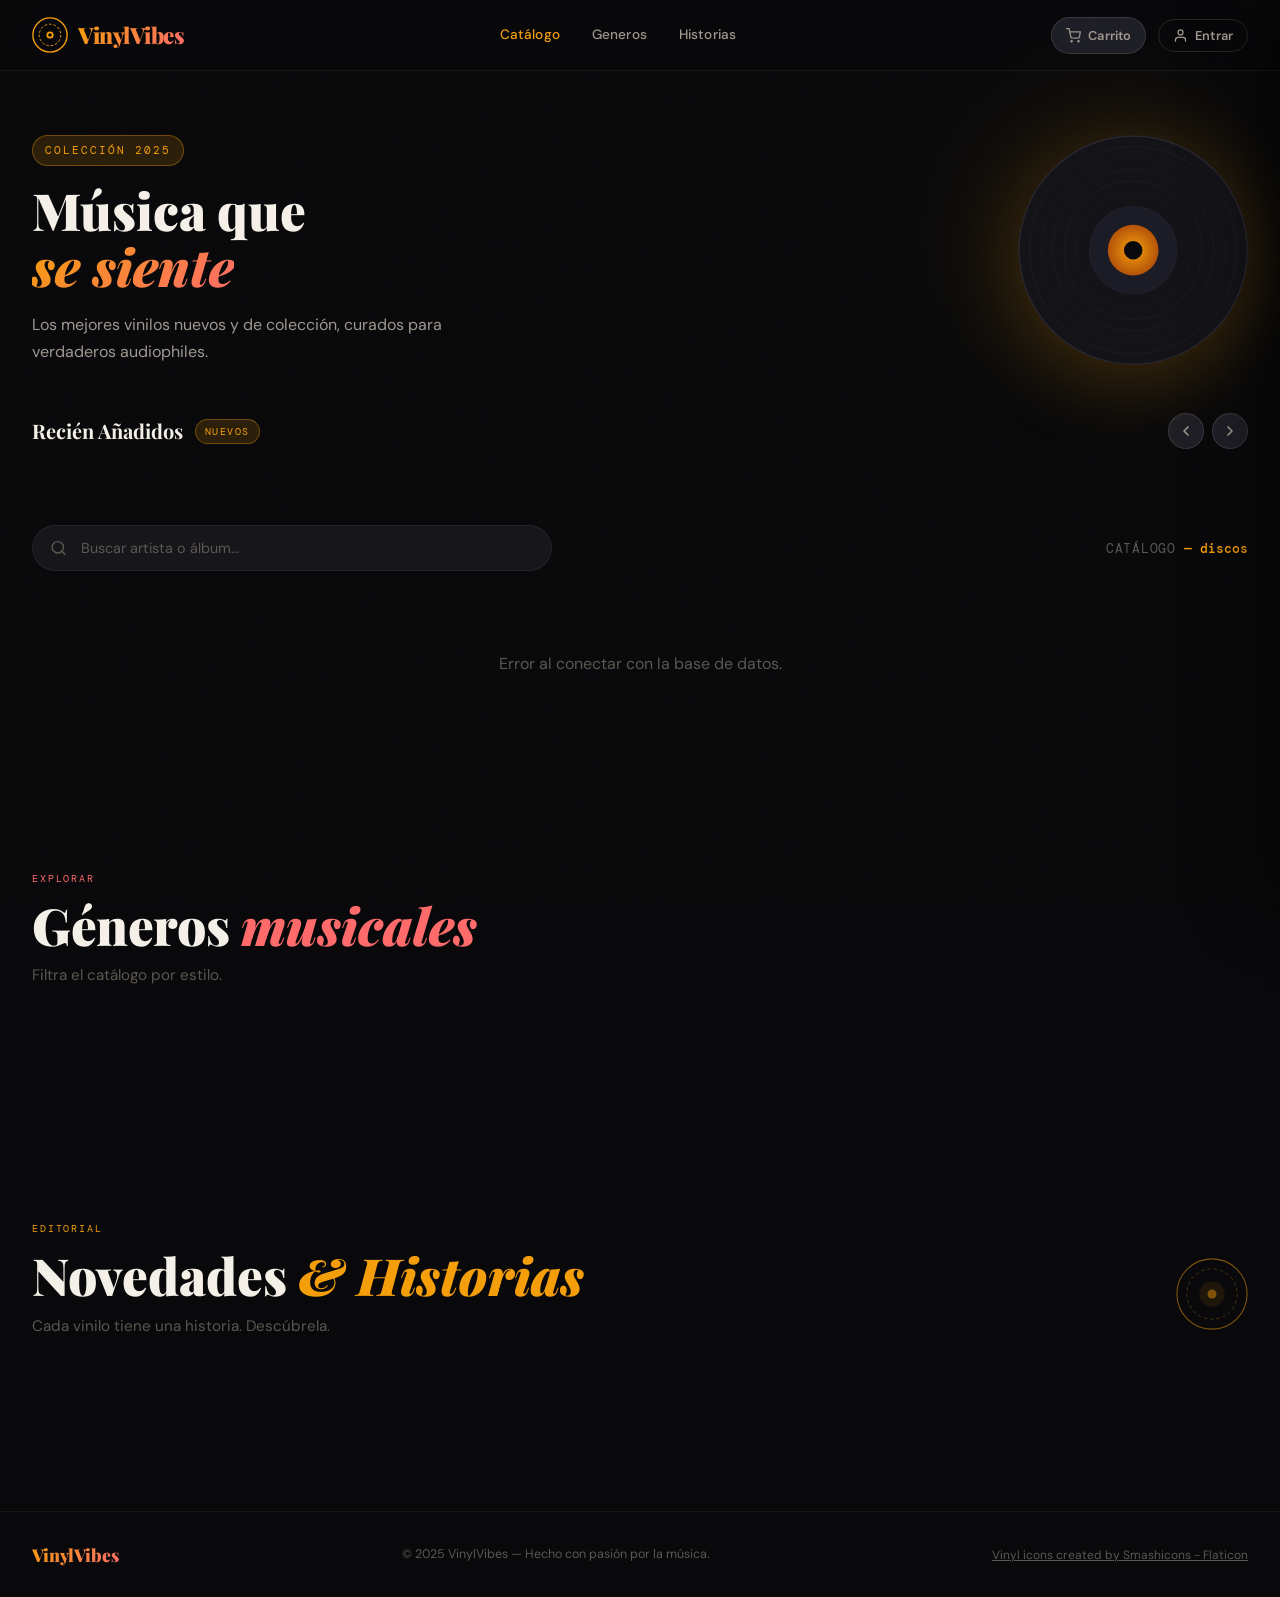
==== commit 7e35c75f: "Update index.html" ====
--- a/index.html
+++ b/index.html
@@ -38,8 +38,8 @@
 
       <nav class="header-nav" aria-label="Navegación principal">
         <a href="#" class="nav-link nav-link--active">Catálogo</a>
-        <a href="#section-novedades" class="nav-link" onclick="scrollToNovedades(event)">Novedades</a>
-        <a href="#section-generos" class="nav-link" onclick="scrollToGeneros(event)">Géneros</a>
+        <a href="#section-novedades" class="nav-link" onclick="scrollToNovedades(event)">Generos</a>
+        <a href="#section-generos" class="nav-link" onclick="scrollToGeneros(event)">Historias</a>
       </nav>
 
       <div id="auth-section" class="auth-section">
--- a/style.css
+++ b/style.css
@@ -1274,15 +1274,15 @@
 /* ── Género en el modal — centrado y llamativo ── */
 .modal-detalle__genero {
   display: inline-block;
-  background: rgba(255, 107, 107, 0.15);
-  border: 1px solid rgba(255, 107, 107, 0.4);
+  background: rgba(96, 165, 250, 0.15);
+  border: 1px solid rgba(96, 165, 250, 0.4);
   border-radius: 20px;
   padding: 2px 10px;
   font-family: 'DM Mono', monospace;
   font-size: 0.6rem;
   letter-spacing: 0.1em;
   text-transform: uppercase;
-  color: #ff6b6b;
+  color: #60a5fa;
 }
 
 /* ── Badge de género en cards de géneros ── */
@@ -1798,15 +1798,15 @@
 /* ── Género del disco ── */
 .modal-detalle__genero {
   display: inline-block;
-  background: var(--bg-raised);
-  border: 1px solid var(--border-subtle);
+  background: rgba(96, 165, 250, 0.15);
+  border: 1px solid rgba(96, 165, 250, 0.4);
   border-radius: 20px;
   padding: 3px 12px;
   font-family: 'DM Mono', monospace;
   font-size: 0.65rem;
   letter-spacing: 0.1em;
   text-transform: uppercase;
-  color: var(--text-muted);
+  color: #60a5fa;
   margin-bottom: 18px;
 }
 
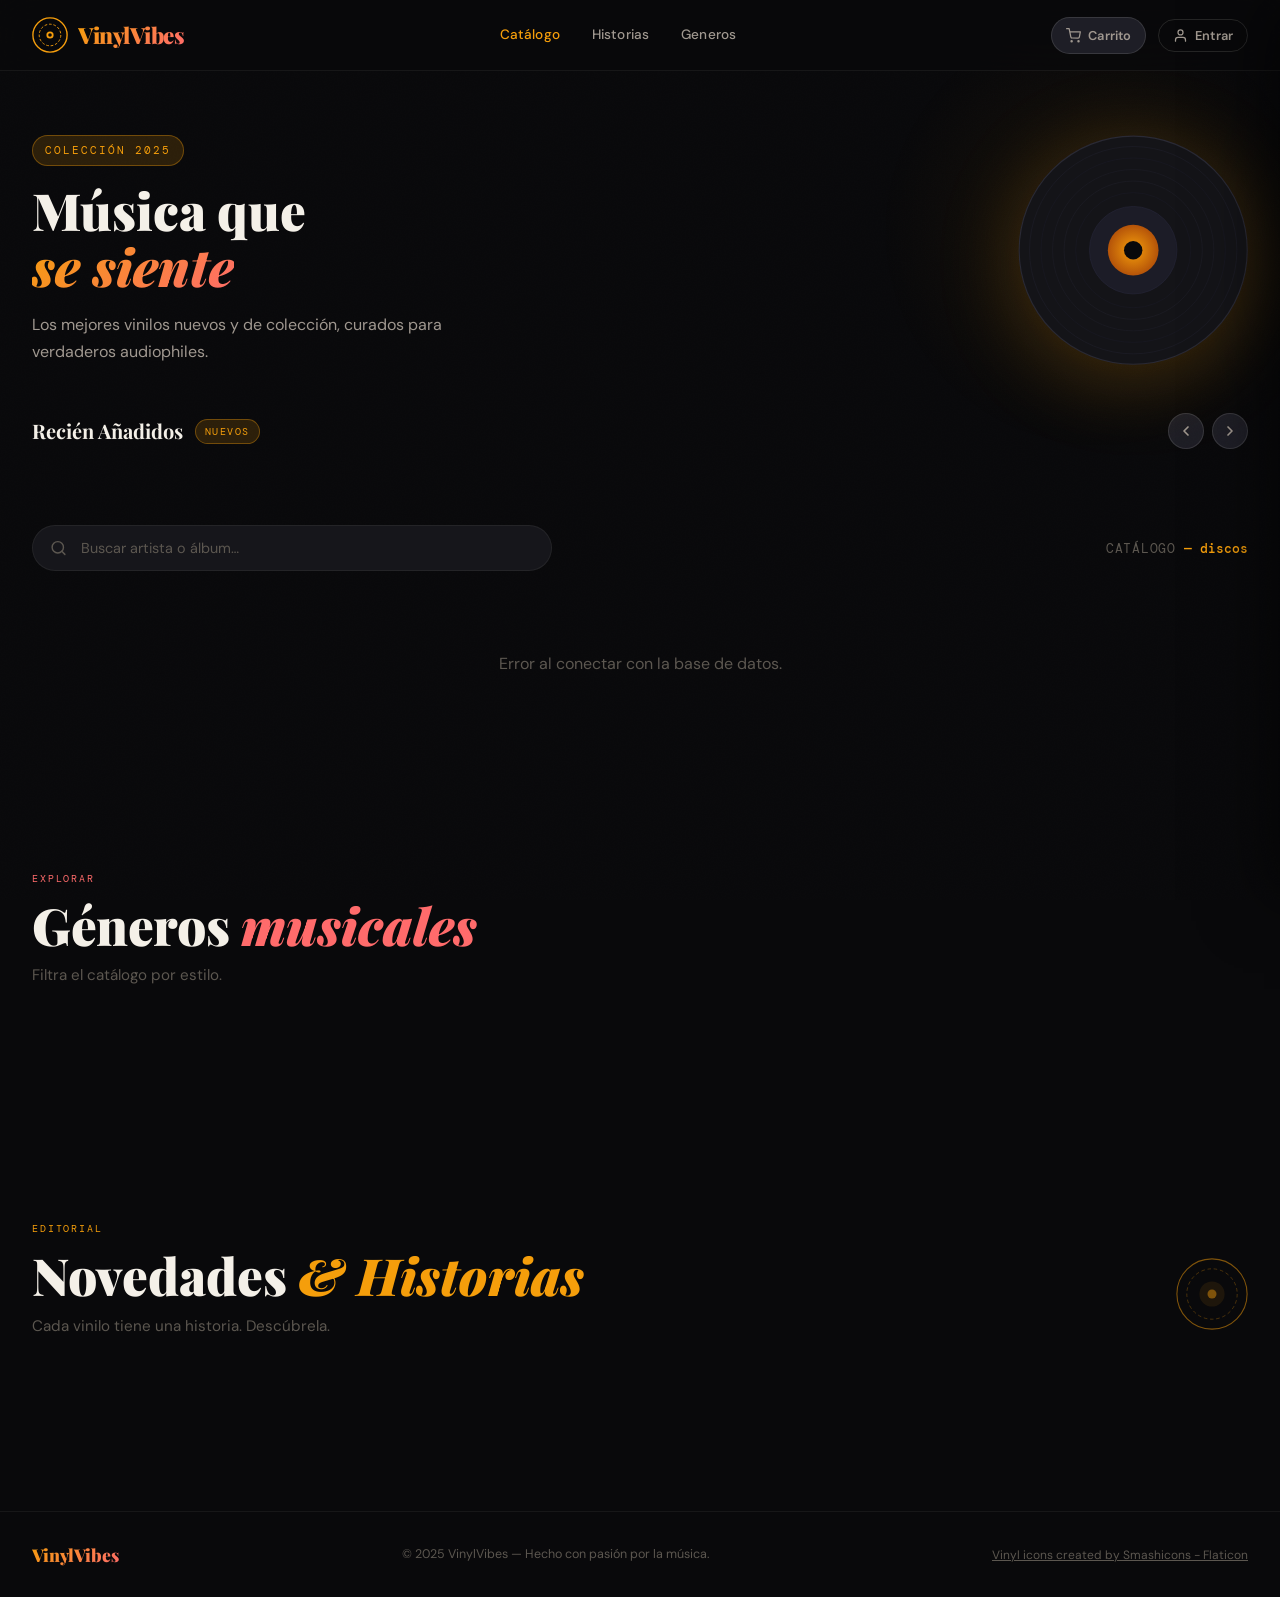
==== commit 890c458e: "Update index.html" ====
--- a/index.html
+++ b/index.html
@@ -38,8 +38,8 @@
 
       <nav class="header-nav" aria-label="Navegación principal">
         <a href="#" class="nav-link nav-link--active">Catálogo</a>
-        <a href="#section-novedades" class="nav-link" onclick="scrollToNovedades(event)">Generos</a>
-        <a href="#section-generos" class="nav-link" onclick="scrollToGeneros(event)">Historias</a>
+        <a href="#section-novedades" class="nav-link" onclick="scrollToNovedades(event)">Historias</a>
+        <a href="#section-generos" class="nav-link" onclick="scrollToGeneros(event)">Generos</a>
       </nav>
 
       <div id="auth-section" class="auth-section">
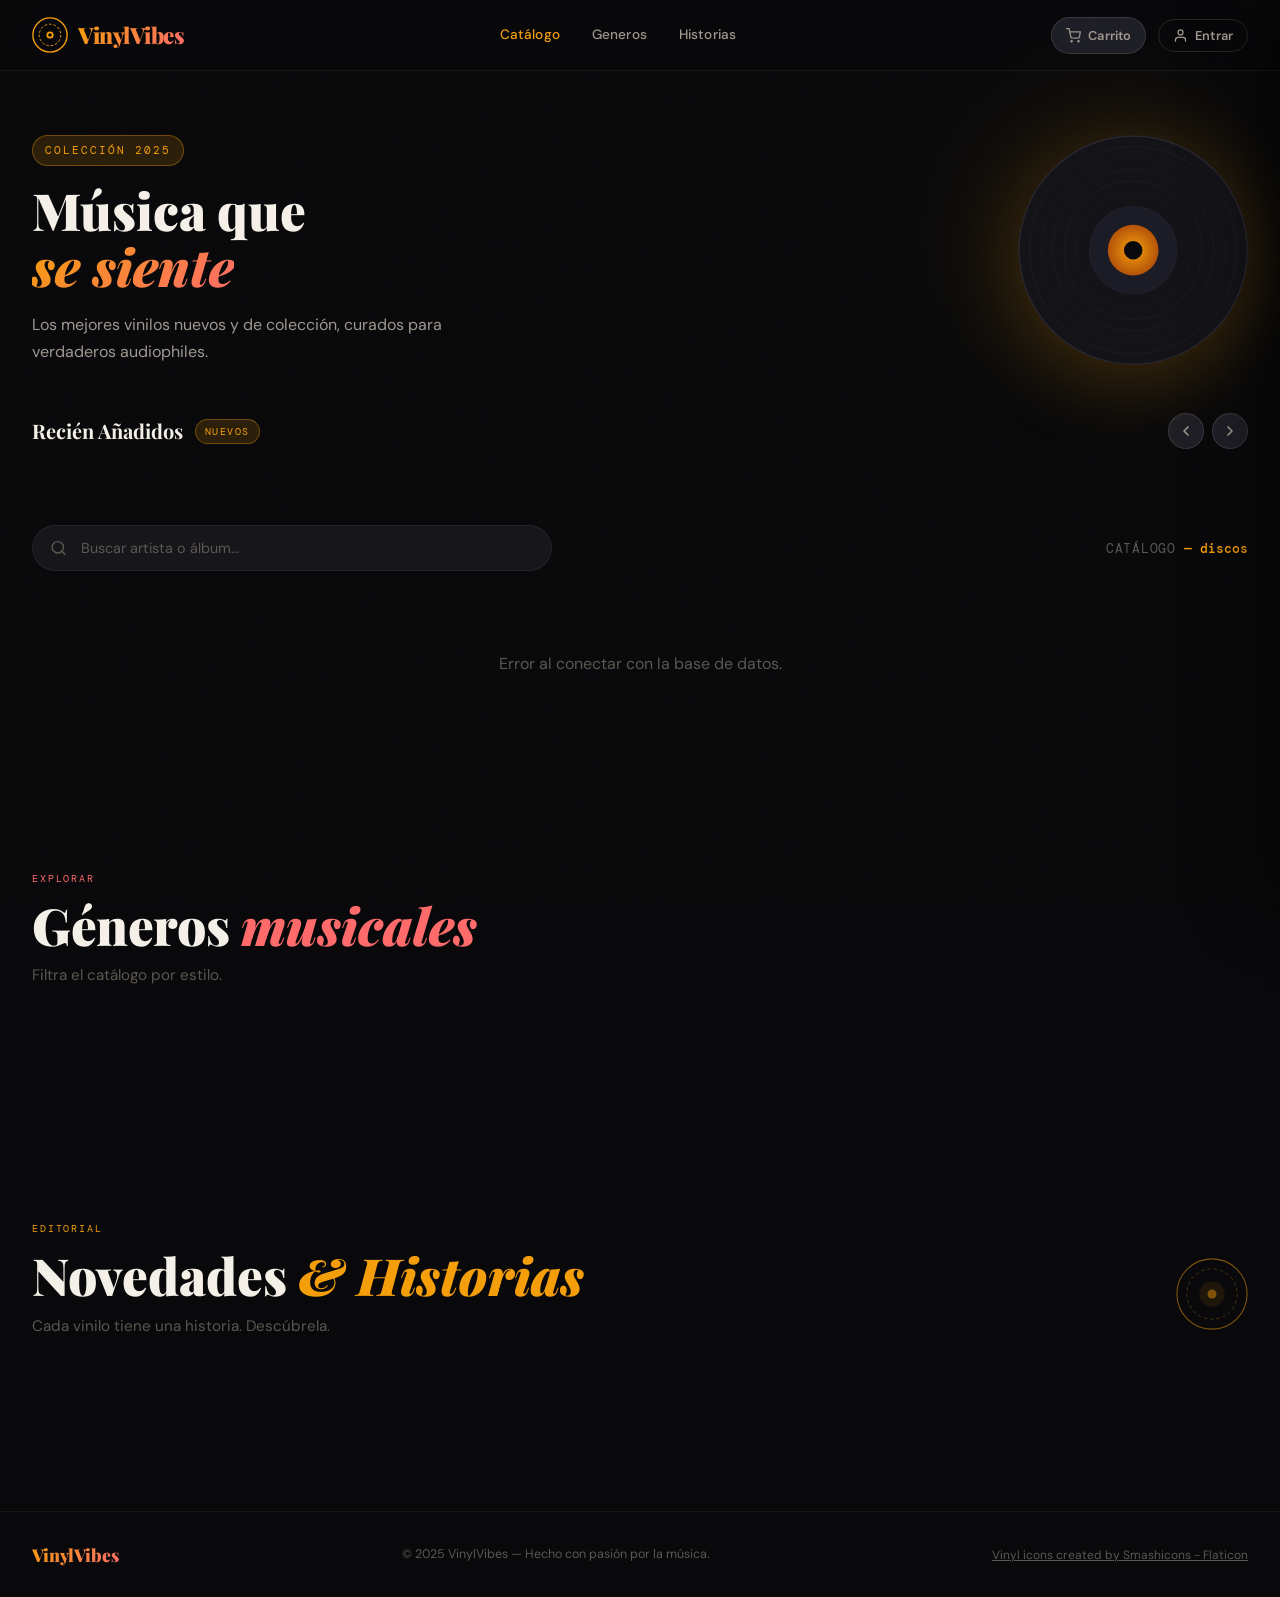
==== commit 33c971e9: "Update index.html" ====
--- a/index.html
+++ b/index.html
@@ -38,8 +38,8 @@
 
       <nav class="header-nav" aria-label="Navegación principal">
         <a href="#" class="nav-link nav-link--active">Catálogo</a>
-        <a href="#section-novedades" class="nav-link" onclick="scrollToNovedades(event)">Historias</a>
-        <a href="#section-generos" class="nav-link" onclick="scrollToGeneros(event)">Generos</a>
+        <a href="#section-novedades" class="nav-link" onclick="scrollToNovedades(event)">Generos</a>
+        <a href="#section-generos" class="nav-link" onclick="scrollToGeneros(event)">Historias</a>
       </nav>
 
       <div id="auth-section" class="auth-section">
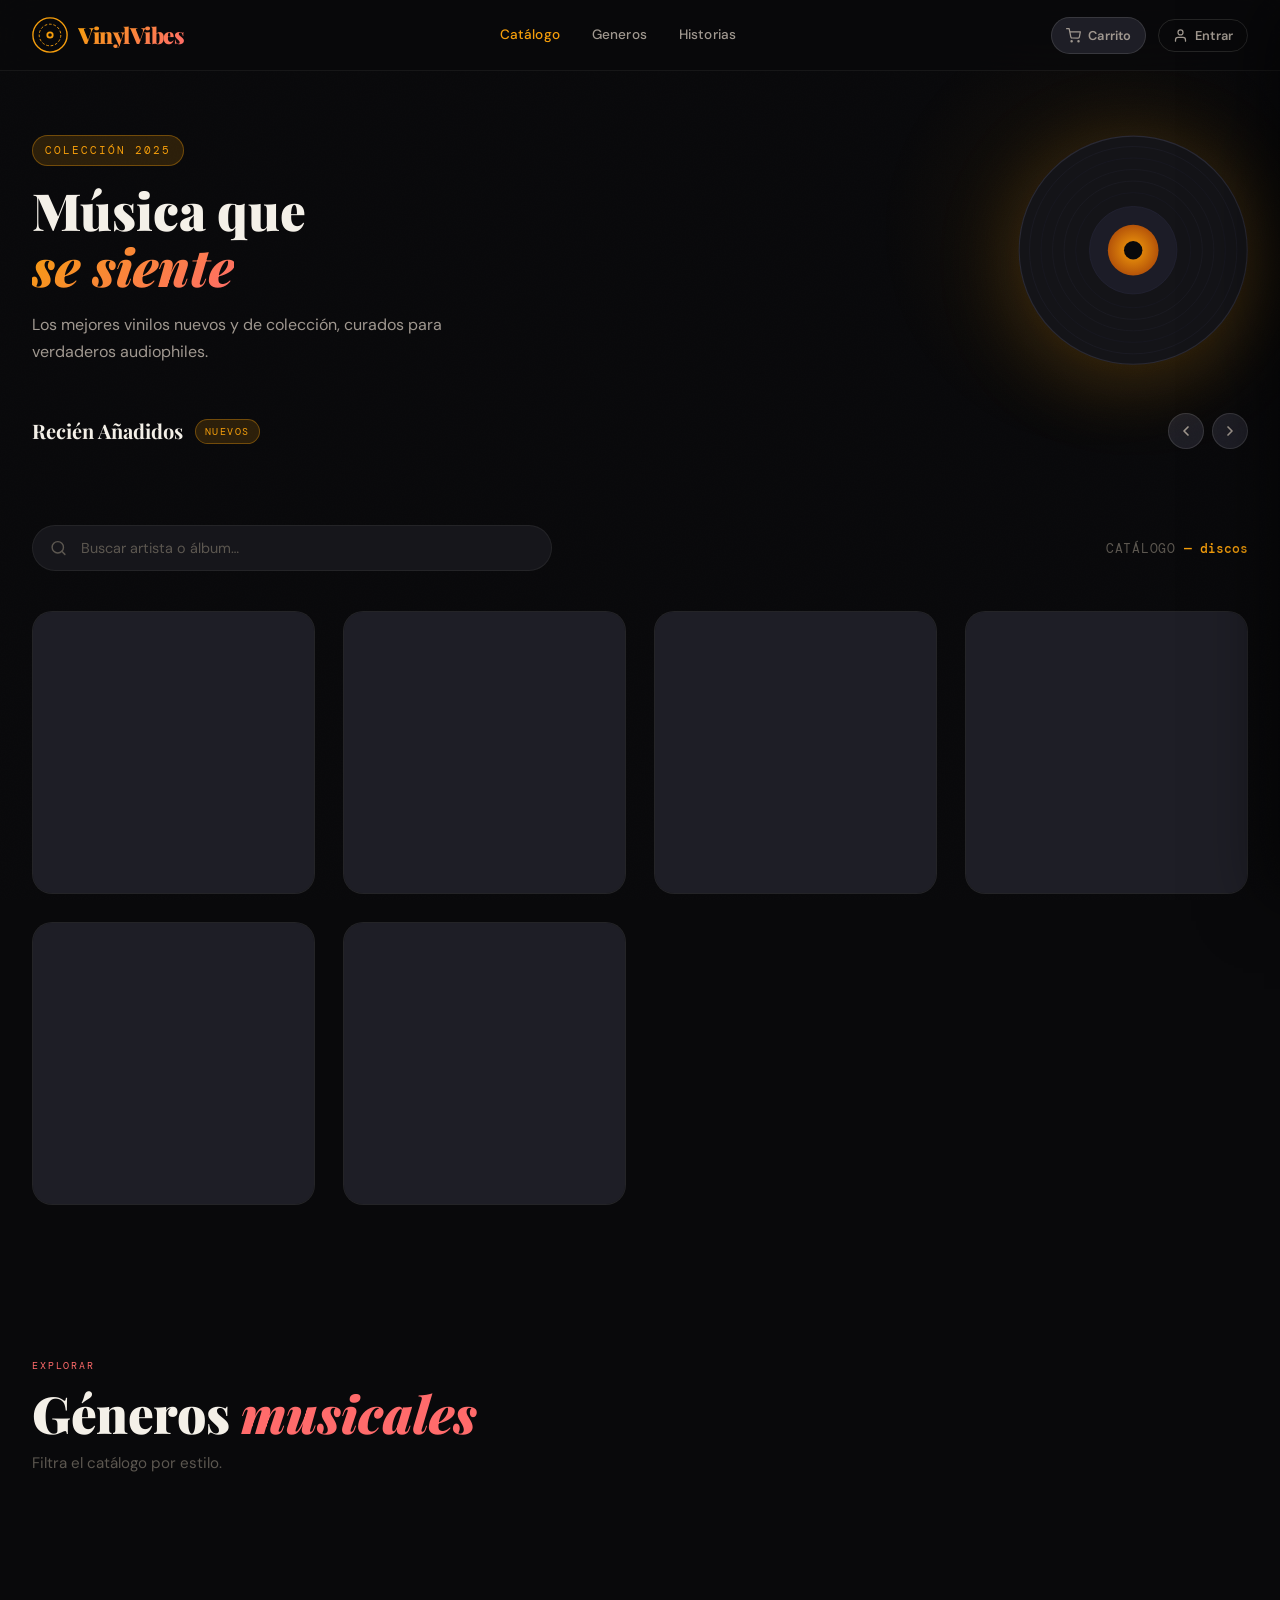
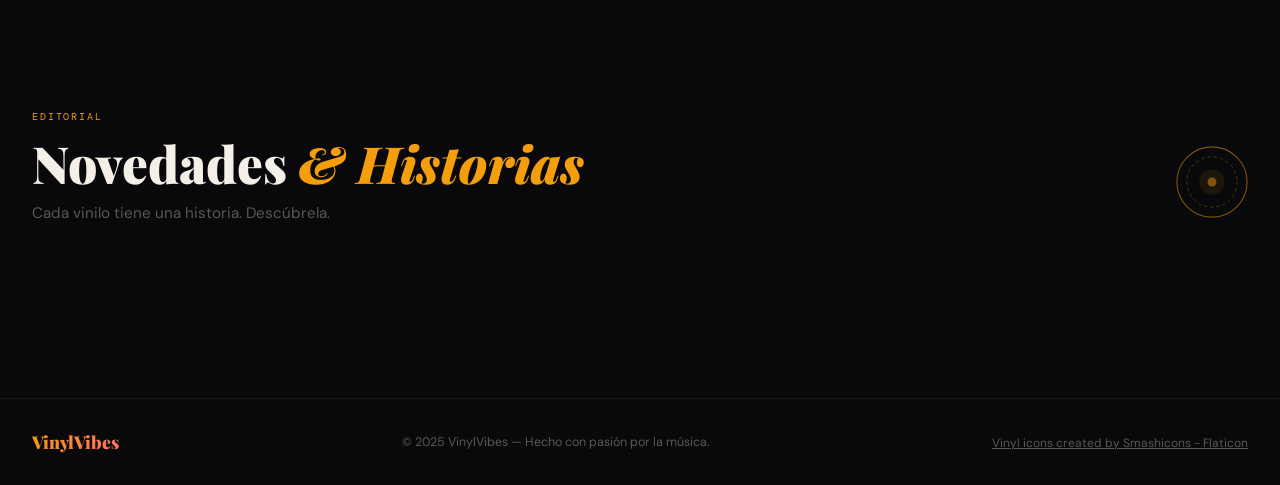
==== commit 5bde5bd6: "Add files via upload" ====
--- a/index.html
+++ b/index.html
@@ -38,8 +38,8 @@
 
       <nav class="header-nav" aria-label="Navegación principal">
         <a href="#" class="nav-link nav-link--active">Catálogo</a>
-        <a href="#section-novedades" class="nav-link" onclick="scrollToNovedades(event)">Generos</a>
-        <a href="#section-generos" class="nav-link" onclick="scrollToGeneros(event)">Historias</a>
+        <a href="#section-generos" class="nav-link" onclick="scrollToGeneros(event)">Generos</a>
+        <a href="#section-novedades" class="nav-link" onclick="scrollToNovedades(event)">Historias</a>
       </nav>
 
       <div id="auth-section" class="auth-section">
@@ -188,74 +188,7 @@
     </div>
   </footer>
 
-  <!-- ═══ MODAL EDICIÓN (Admin) ════════════════════════ -->
-  <div id="modal-edicion" class="modal" role="dialog" aria-modal="true" aria-labelledby="modal-title" style="display: none;">
-    <div class="modal-backdrop" onclick="cerrarModal()" aria-hidden="true"></div>
-    <div class="modal-content">
-      <div class="modal-header">
-        <div class="modal-header-icon" aria-hidden="true">
-          <svg width="18" height="18" viewBox="0 0 24 24" fill="none" stroke="currentColor" stroke-width="2" stroke-linecap="round" stroke-linejoin="round"><path d="M11 4H4a2 2 0 0 0-2 2v14a2 2 0 0 0 2 2h14a2 2 0 0 0 2-2v-7"/><path d="M18.5 2.5a2.121 2.121 0 0 1 3 3L12 15l-4 1 1-4 9.5-9.5z"/></svg>
-        </div>
-        <div>
-          <h3 id="modal-title">Editar Disco</h3>
-          <p class="modal-subtitle">Actualiza los datos del álbum.</p>
-        </div>
-        <button class="modal-close" onclick="cerrarModal()" aria-label="Cerrar">
-          <svg width="18" height="18" viewBox="0 0 24 24" fill="none" stroke="currentColor" stroke-width="2" stroke-linecap="round" stroke-linejoin="round"><line x1="18" y1="6" x2="6" y2="18"/><line x1="6" y1="6" x2="18" y2="18"/></svg>
-        </button>
-      </div>
-      <form id="form-editar" class="modal-form" novalidate>
-        <input type="hidden" id="edit-id">
-        <div class="form-grid form-grid--two">
-          <div class="input-group">
-            <label for="edit-titulo">Título del Álbum</label>
-            <input type="text" id="edit-titulo" placeholder="Ej: Dark Side of the Moon" required>
-          </div>
-          <div class="input-group">
-            <label for="edit-artista">Artista / Banda</label>
-            <input type="text" id="edit-artista" placeholder="Ej: Pink Floyd" required>
-          </div>
-        </div>
-        <div class="form-grid form-grid--two">
-          <div class="input-group">
-            <label for="edit-precio">Precio <span class="label-tag">USD</span></label>
-            <input type="number" id="edit-precio" step="0.01" min="0" placeholder="0.00" required>
-          </div>
-          <div class="input-group">
-            <label for="edit-stock">Stock <span class="label-tag">unidades</span></label>
-            <input type="number" id="edit-stock" min="0" placeholder="0" required>
-          </div>
-        </div>
-        <div class="input-group">
-          <label for="edit-imagen">URL de la Portada</label>
-          <input type="url" id="edit-imagen" placeholder="https://…">
-        </div>
-        <div class="form-grid form-grid--two">
-          <div class="input-group">
-            <label for="edit-anio">Año <span class="label-tag">opcional</span></label>
-            <input type="number" id="edit-anio" min="1900" max="2099" placeholder="Ej: 1979">
-          </div>
-          <div class="input-group">
-            <label for="edit-genero">Género <span class="label-tag">opcional</span></label>
-            <input type="text" id="edit-genero" placeholder="Ej: Rock, Jazz, Pop…">
-          </div>
-        </div>
-        <div class="input-group">
-          <label for="edit-historia">Historia del álbum <span class="label-tag">opcional</span></label>
-          <textarea id="edit-historia" rows="5" placeholder="Escribe curiosidades, contexto histórico o la historia detrás de este álbum…" style="resize:vertical; min-height:100px;"></textarea>
-        </div>
-        <div class="modal-botones">
-          <button type="button" class="btn-cancel" onclick="cerrarModal()">Cancelar</button>
-          <button type="submit" class="btn-save">
-            <svg width="15" height="15" viewBox="0 0 24 24" fill="none" stroke="currentColor" stroke-width="2.5" stroke-linecap="round" stroke-linejoin="round"><polyline points="20 6 9 17 4 12"/></svg>
-            Guardar Cambios
-          </button>
-        </div>
-      </form>
-    </div>
-  </div>
-
-  <!-- ═══ MODAL DETALLE ════════════════════════════════ -->
+    <!-- ═══ MODAL DETALLE ════════════════════════════════ -->
   <div id="modal-detalle" role="dialog" aria-modal="true" aria-labelledby="detalle-titulo">
     <div class="modal-detalle__content">
 
@@ -275,26 +208,8 @@
             <span id="detalle-video-label-txt">Escucha el álbum</span>
           </div>
 
-          <!-- Estado: sin video — input para pegar URL -->
-          <div class="video-placeholder" id="detalle-video-placeholder">
-            <div class="video-placeholder__icon" aria-hidden="true">
-              <svg width="28" height="28" viewBox="0 0 24 24" fill="none" stroke="currentColor" stroke-width="1.4" stroke-linecap="round" stroke-linejoin="round"><rect x="2" y="7" width="20" height="15" rx="2"/><path d="M16 3 8 3"/><polygon points="10 12 16 14.5 10 17" fill="currentColor" stroke="none"/></svg>
-            </div>
-            <p class="video-placeholder__hint">Añade un video de YouTube a este álbum</p>
-            <div class="video-url-input-wrap">
-              <input
-                type="url"
-                id="detalle-video-url"
-                placeholder="https://youtube.com/watch?v=…"
-                autocomplete="off"
-                spellcheck="false"
-                aria-label="URL de YouTube"
-              >
-              <button class="video-url-btn" onclick="cargarVideoUrl()" aria-label="Añadir video">
-                <svg width="13" height="13" viewBox="0 0 24 24" fill="none" stroke="currentColor" stroke-width="2.5" stroke-linecap="round" stroke-linejoin="round"><line x1="12" y1="5" x2="12" y2="19"/><line x1="5" y1="12" x2="19" y2="12"/></svg>
-                Añadir video
-              </button>
-            </div>
+          <!-- Estado: sin video -->
+          <div class="video-placeholder" id="detalle-video-placeholder" style="display:none;">
           </div>
 
           <!-- Estado: con video — iframe de YouTube -->
@@ -309,11 +224,7 @@
             ></iframe>
           </div>
 
-          <!-- Botón para quitar el video cargado -->
-          <button class="video-clear-btn" id="detalle-video-clear" style="display:none;" onclick="limpiarVideoModal()">
-            <svg width="11" height="11" viewBox="0 0 24 24" fill="none" stroke="currentColor" stroke-width="2.5" stroke-linecap="round" stroke-linejoin="round"><line x1="18" y1="6" x2="6" y2="18"/><line x1="6" y1="6" x2="18" y2="18"/></svg>
-            Quitar video
-          </button>
+
 
         </div>
       </div>
@@ -331,24 +242,13 @@
         <!-- Historia / descripción del disco -->
         <div class="modal-detalle__story" id="detalle-story-container" style="display:none;">
           <blockquote id="detalle-story-texto"></blockquote>
-          <!-- Textarea de edición (solo visible para admin) -->
-          <div class="detalle-historia-edit" id="detalle-historia-edit" style="display:none;">
-            <textarea id="detalle-historia-textarea" rows="6" placeholder="Escribe la historia o curiosidades de este álbum…"></textarea>
-            <button class="detalle-historia-save" onclick="guardarHistoriaDesdeModal()">
-              <svg width="13" height="13" viewBox="0 0 24 24" fill="none" stroke="currentColor" stroke-width="2.5" stroke-linecap="round" stroke-linejoin="round"><polyline points="20 6 9 17 4 12"/></svg>
-              Guardar historia
-            </button>
-          </div>
+
         </div>
 
         <div class="modal-detalle__meta" id="detalle-meta-bloque">
           <div class="meta-item">
             <span class="meta-item__label">Precio</span>
             <span class="meta-item__value meta-item__value--price" id="detalle-precio">—</span>
-          </div>
-          <div class="meta-item">
-            <span class="meta-item__label">Stock</span>
-            <span class="meta-item__value" id="detalle-stock">—</span>
           </div>
           <div class="meta-item">
             <span class="meta-item__label">Formato</span>
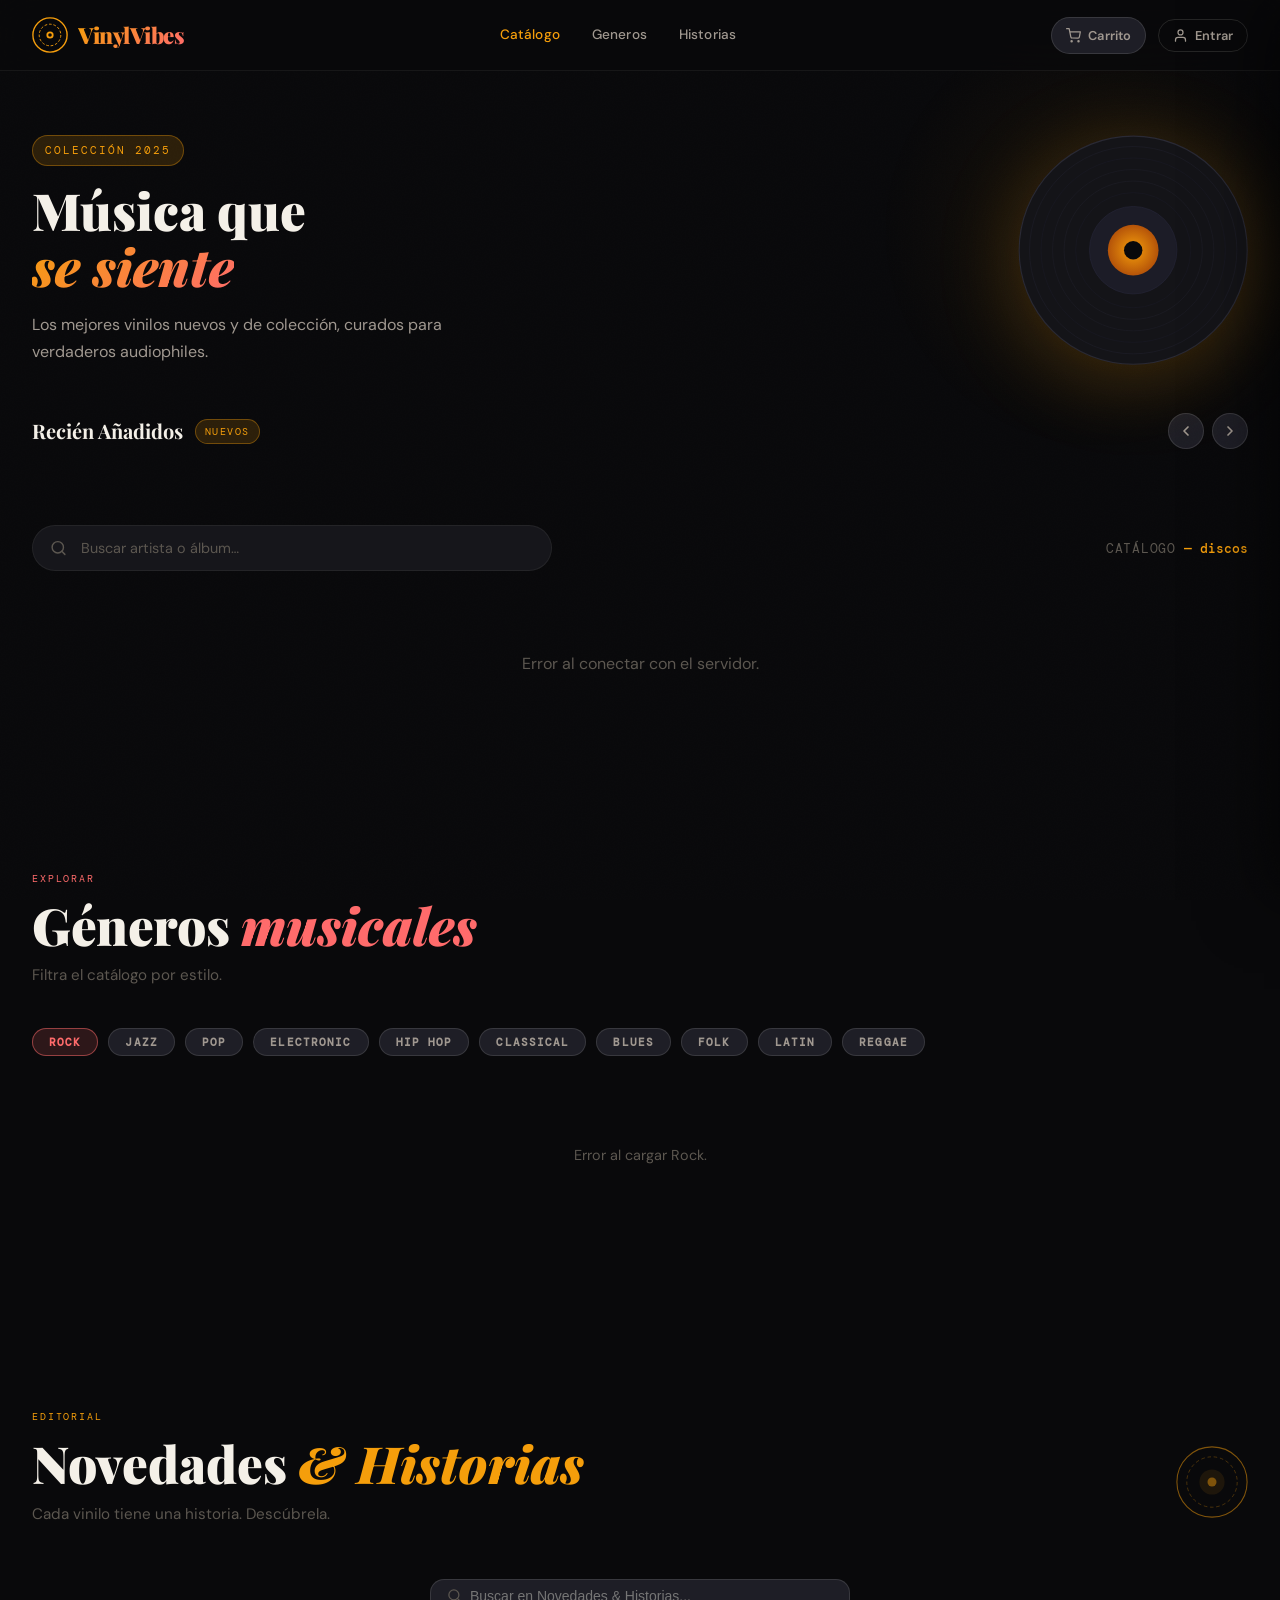
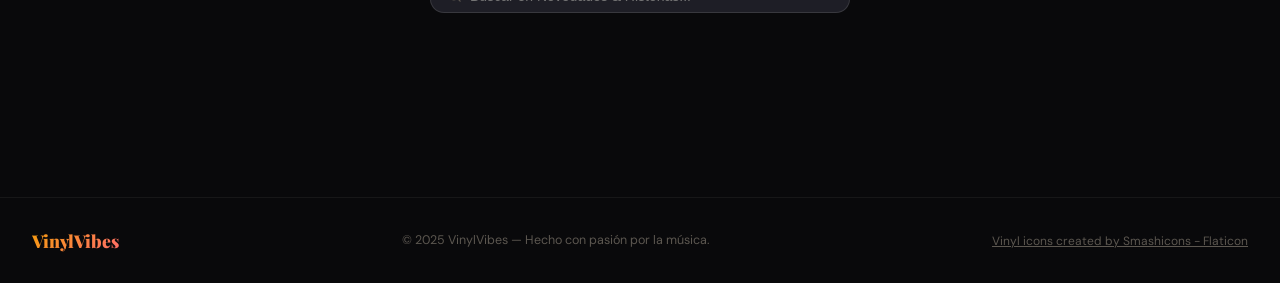
==== commit 3b34ecd5: "Add files via upload" ====
--- a/index.html
+++ b/index.html
@@ -143,6 +143,7 @@
     </div>
     <div class="generos-filtros" id="generos-filtros"></div>
     <div id="generos-grid" class="generos-grid"></div>
+    <div id="generos-paginacion" style="display:flex;justify-content:center;align-items:center;gap:12px;padding:20px 0;"></div>
   </section>
 
   <!-- ═══ SECCIÓN NOVEDADES & STORYTELLING ════════════════ -->
@@ -170,9 +171,17 @@
     </div>
 
     <!-- Grid de discos — renderizado por JS con abrirModalStorytelling -->
+    <!-- Buscador de novedades -->
+    <div style="display:flex;justify-content:center;margin-bottom:24px;">
+      <div style="display:flex;align-items:center;gap:8px;background:var(--bg-raised);border:1px solid var(--border-dim);border-radius:var(--r-md);padding:8px 16px;width:100%;max-width:420px;">
+        <svg width="15" height="15" viewBox="0 0 24 24" fill="none" stroke="currentColor" stroke-width="2" stroke-linecap="round" stroke-linejoin="round" style="color:var(--text-muted);flex-shrink:0;"><circle cx="11" cy="11" r="8"/><path d="m21 21-4.35-4.35"/></svg>
+        <input type="search" id="novedades-search" placeholder="Buscar en Novedades & Historias..." oninput="buscarEnNovedades(this.value)" style="background:none;border:none;outline:none;color:var(--text-primary);font-size:0.875rem;width:100%;">
+      </div>
+    </div>
     <div id="novedades-grid" class="novedades-grid" aria-live="polite">
       <!-- Cards insertadas por renderizarNovedades() -->
     </div>
+    <div id="novedades-paginacion" style="display:flex;justify-content:center;align-items:center;gap:12px;padding:20px 0;"></div>
   </section>
 
   <!-- ═══ FOOTER ════════════════════════════════════════ -->
--- a/style.css
+++ b/style.css
@@ -2956,3 +2956,35 @@
   .modal-envio__row--3 { grid-template-columns: 1fr; }
   .modal-envio__row--3 .input-group:first-child { grid-column: 1; }
 }
+
+/* ── Paginación ── */
+.pag-btn {
+  padding: 7px 16px;
+  border-radius: 8px;
+  border: 1px solid var(--border-dim);
+  background: var(--bg-raised);
+  color: var(--text-secondary);
+  cursor: pointer;
+  font-size: 0.85rem;
+  font-family: 'DM Sans', sans-serif;
+  font-weight: 500;
+  transition: all 0.15s;
+}
+
+.pag-btn:hover:not(:disabled) {
+  background: var(--bg-hover);
+  color: var(--text-primary);
+  border-color: var(--border-subtle);
+}
+
+.pag-btn:disabled {
+  opacity: 0.35;
+  cursor: not-allowed;
+}
+
+.pag-info {
+  font-family: 'DM Mono', monospace;
+  font-size: 0.78rem;
+  color: var(--text-muted);
+  letter-spacing: 0.05em;
+}
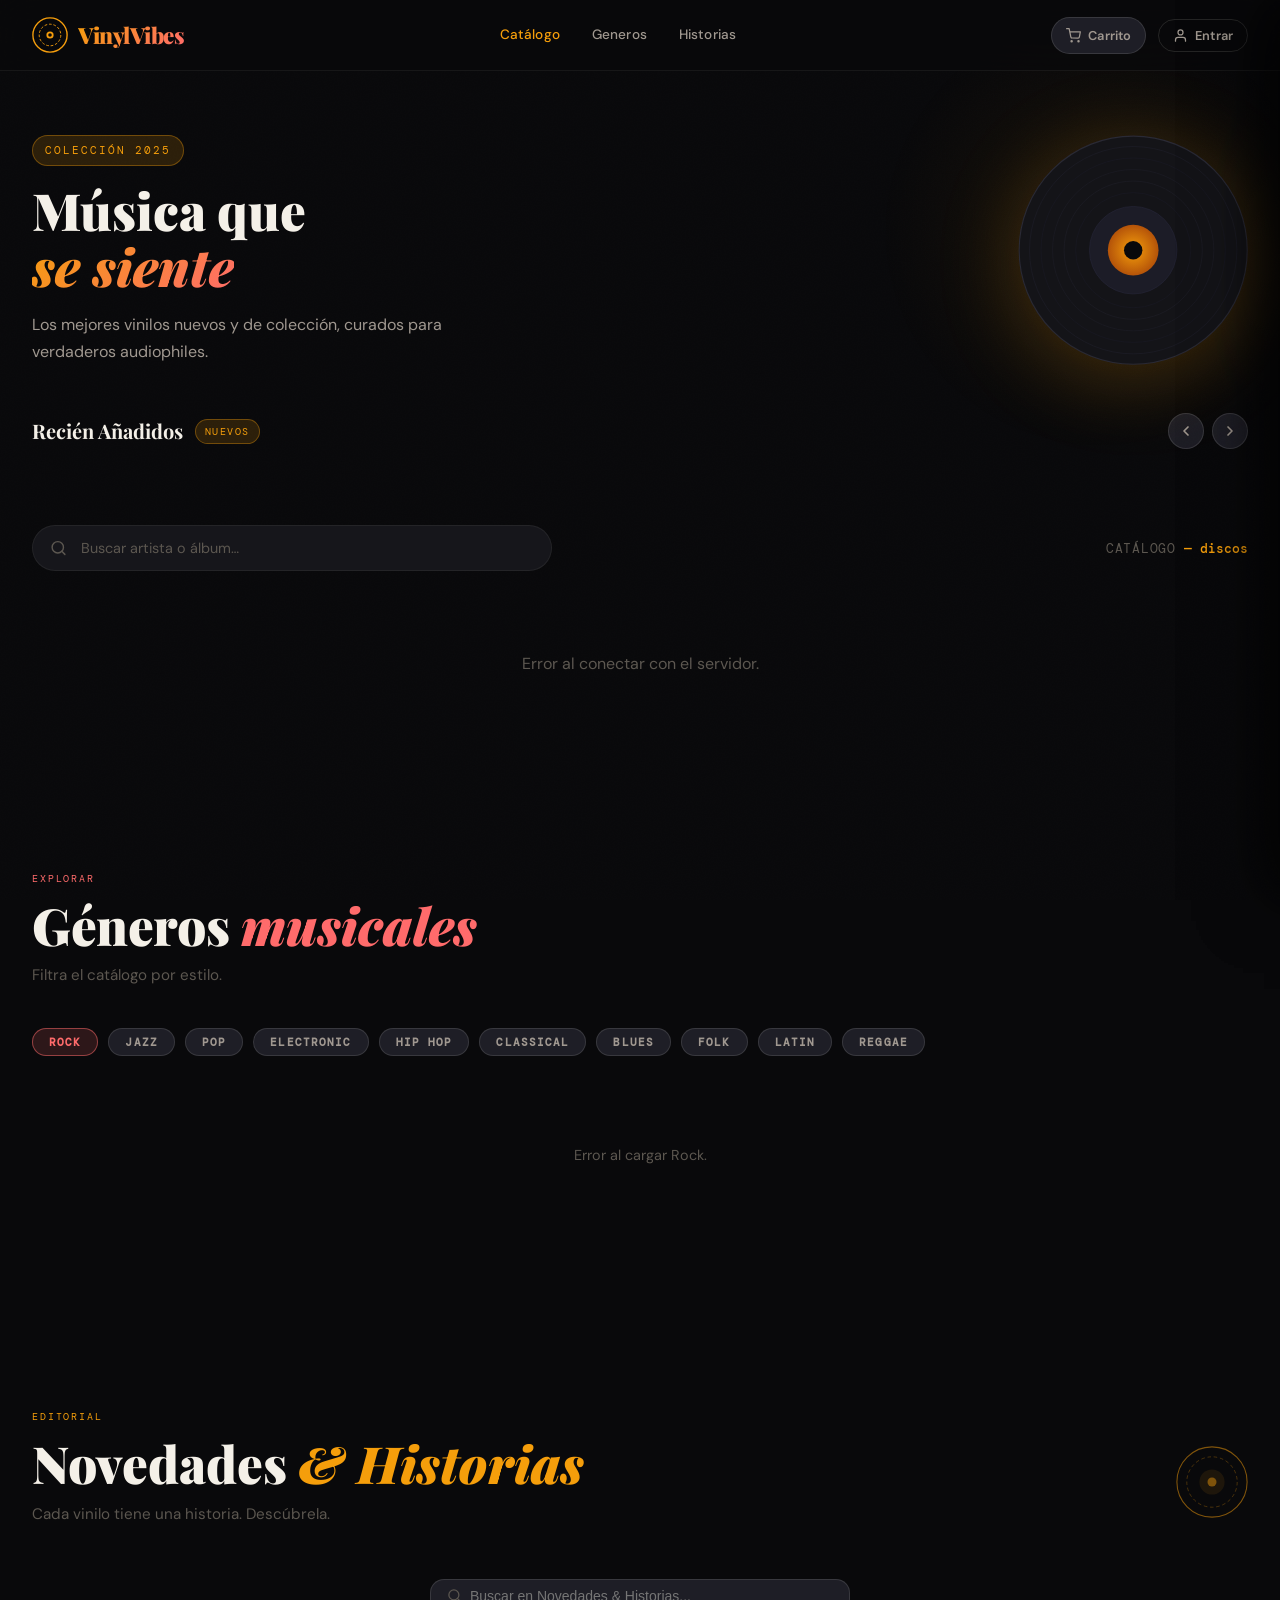
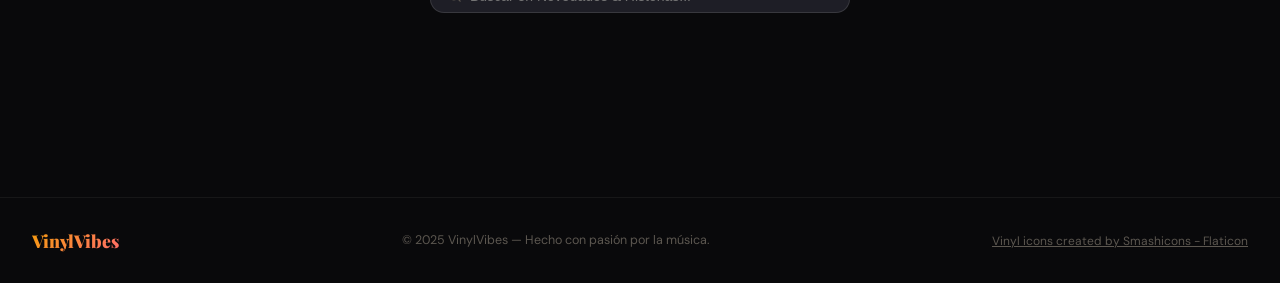
==== commit b0f658bc: "Add files via upload" ====
--- a/index.html
+++ b/index.html
@@ -489,5 +489,21 @@
   <div id="toast-container" aria-live="polite" aria-atomic="true"></div>
 
   <script src="script.js"></script>
+
+  <!-- ═══ PANEL HISTORIAL DE COMPRAS ═══════════════════════ -->
+  <div id="historial-overlay" class="cart-overlay" onclick="toggleHistorial()"></div>
+  <aside id="historial-panel" class="cart-panel" aria-label="Historial de compras">
+    <div class="cart-panel__header">
+      <h2 class="cart-panel__title">Mis Compras</h2>
+      <button class="cart-panel__close" onclick="toggleHistorial()" aria-label="Cerrar historial">
+        <svg width="18" height="18" viewBox="0 0 24 24" fill="none" stroke="currentColor" stroke-width="2" stroke-linecap="round" stroke-linejoin="round"><line x1="18" y1="6" x2="6" y2="18"/><line x1="6" y1="6" x2="18" y2="18"/></svg>
+      </button>
+    </div>
+    <div id="historial-contenido" class="cart-items" style="flex:1;overflow-y:auto;">
+      <p style="color:var(--text-muted);text-align:center;padding:40px 0;font-size:0.875rem;">Cargando historial…</p>
+    </div>
+    <div id="historial-paginacion" style="display:flex;justify-content:center;align-items:center;gap:10px;padding:12px 20px;border-top:1px solid var(--border-subtle);"></div>
+  </aside>
+
 </body>
 </html>
